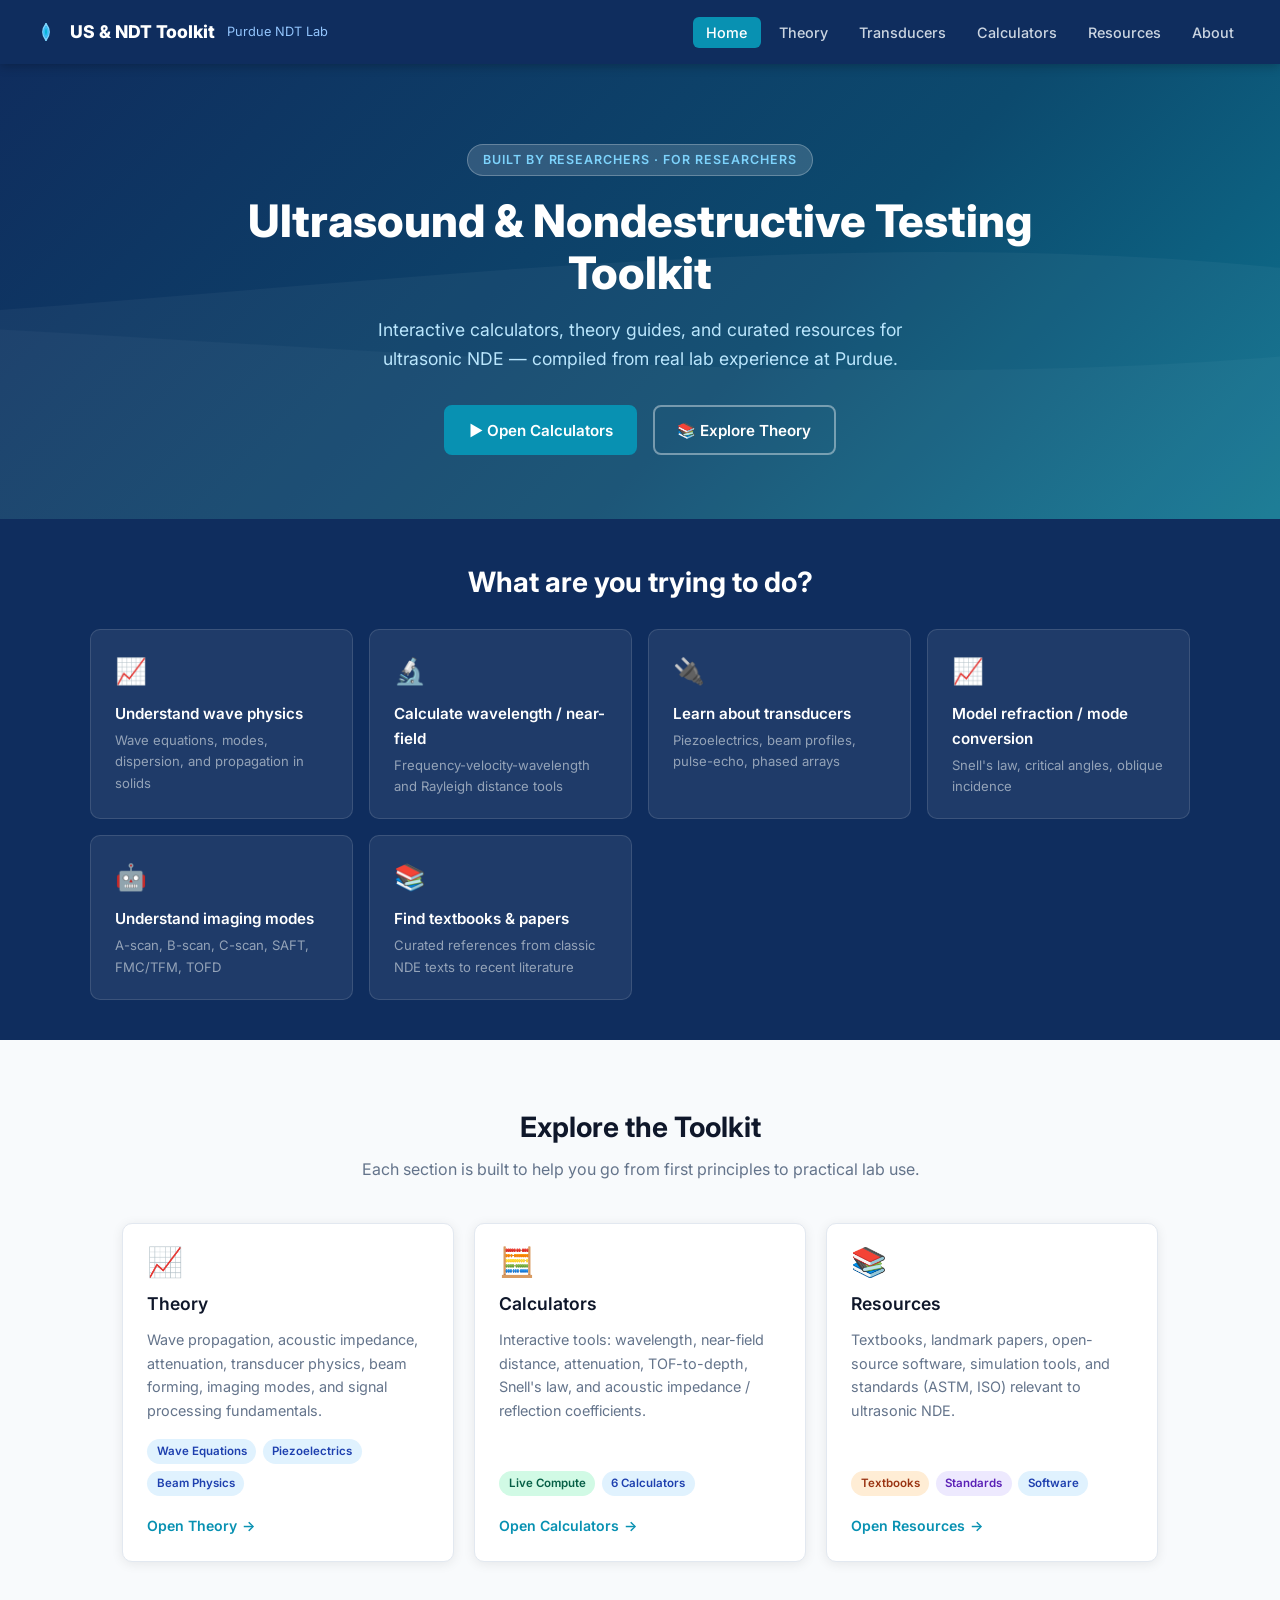
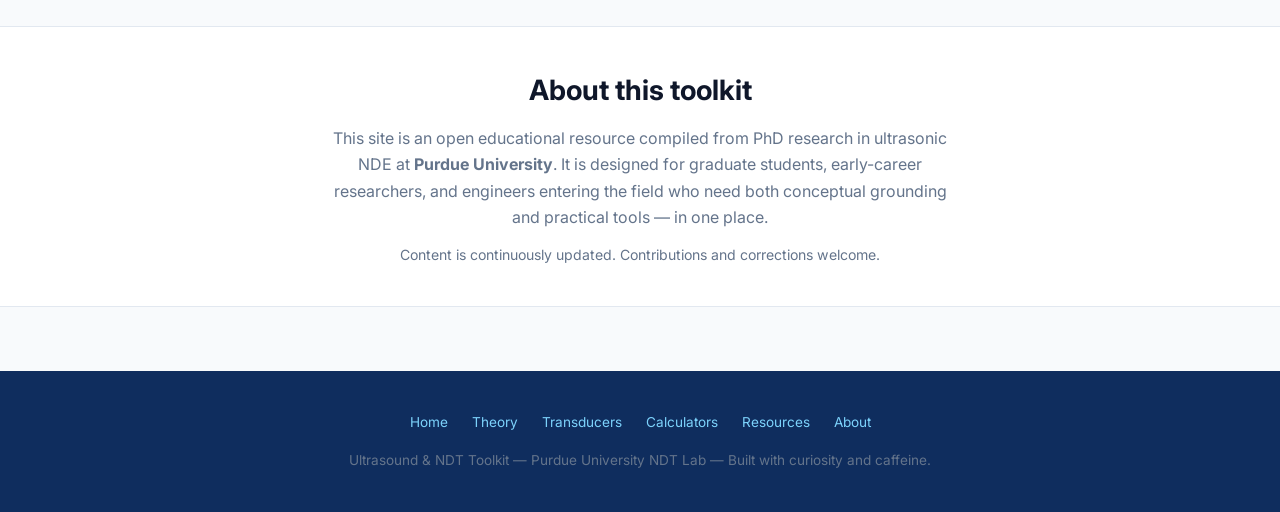
==== index.html @ 6b8128d0 "Redesign transducers page with visual SVGs; add About page Transducers page (full redesign): - Remov" ====
<!DOCTYPE html>
<html lang="en">
<head>
  <meta charset="UTF-8" />
  <meta name="viewport" content="width=device-width, initial-scale=1.0" />
  <title>Ultrasound &amp; NDT Toolkit</title>
  <link rel="preconnect" href="https://fonts.googleapis.com" />
  <link href="https://fonts.googleapis.com/css2?family=Inter:wght@400;500;600;700;800&display=swap" rel="stylesheet" />
  <link rel="stylesheet" href="assets/css/style.css" />
</head>
<body>

<!-- NAV -->
<nav class="nav">
  <a class="nav-brand" href="index.html">
    <svg viewBox="0 0 28 28" fill="none" xmlns="http://www.w3.org/2000/svg">
      <circle cx="14" cy="14" r="3" fill="#06b6d4"/>
      <path d="M14 6 Q20 14 14 22" stroke="#7dd3fc" stroke-width="1.8" fill="none" stroke-linecap="round"/>
      <path d="M14 9 Q18 14 14 19" stroke="#38bdf8" stroke-width="1.8" fill="none" stroke-linecap="round"/>
      <path d="M14 6 Q8 14 14 22" stroke="#7dd3fc" stroke-width="1.8" fill="none" stroke-linecap="round"/>
      <path d="M14 9 Q10 14 14 19" stroke="#38bdf8" stroke-width="1.8" fill="none" stroke-linecap="round"/>
    </svg>
    US &amp; NDT Toolkit
    <span class="sub">Purdue NDT Lab</span>
  </a>
  <ul class="nav-links">
    <li><a href="index.html" class="active">Home</a></li>
    <li><a href="theory.html">Theory</a></li>
    <li><a href="transducers.html">Transducers</a></li>
    <li><a href="calculators.html">Calculators</a></li>
    <li><a href="resources.html">Resources</a></li>
    <li><a href="about.html">About</a></li>
  </ul>
  <button class="nav-hamburger" aria-label="Menu">
    <svg width="22" height="22" viewBox="0 0 24 24" fill="none" stroke="currentColor" stroke-width="2.2">
      <line x1="3" y1="6" x2="21" y2="6"/><line x1="3" y1="12" x2="21" y2="12"/><line x1="3" y1="18" x2="21" y2="18"/>
    </svg>
  </button>
</nav>

<!-- HERO -->
<section class="hero">
  <div class="hero-inner">
    <div class="hero-tag">Built by researchers &middot; for researchers</div>
    <h1>Ultrasound &amp; Nondestructive Testing Toolkit</h1>
    <p class="lead">
      Interactive calculators, theory guides, and curated resources for
      ultrasonic NDE — compiled from real lab experience at Purdue.
    </p>
    <div class="hero-cta">
      <a href="calculators.html" class="btn btn-primary">&#9654; Open Calculators</a>
      <a href="theory.html"      class="btn btn-outline">&#128218; Explore Theory</a>
    </div>
  </div>
</section>

<!-- QUICK PATHWAYS -->
<section class="pathways">
  <h2>What are you trying to do?</h2>
  <div class="pathway-grid">
    <a href="theory.html#wave-propagation" class="pathway-card">
      <div class="pw-icon">&#128200;</div>
      <h3>Understand wave physics</h3>
      <p>Wave equations, modes, dispersion, and propagation in solids</p>
    </a>
    <a href="calculators.html#wavelength" class="pathway-card">
      <div class="pw-icon">&#128300;</div>
      <h3>Calculate wavelength / near-field</h3>
      <p>Frequency-velocity-wavelength and Rayleigh distance tools</p>
    </a>
    <a href="theory.html#transducers" class="pathway-card">
      <div class="pw-icon">&#128268;</div>
      <h3>Learn about transducers</h3>
      <p>Piezoelectrics, beam profiles, pulse-echo, phased arrays</p>
    </a>
    <a href="calculators.html#snell" class="pathway-card">
      <div class="pw-icon">&#128200;</div>
      <h3>Model refraction / mode conversion</h3>
      <p>Snell's law, critical angles, oblique incidence</p>
    </a>
    <a href="theory.html#imaging" class="pathway-card">
      <div class="pw-icon">&#129302;</div>
      <h3>Understand imaging modes</h3>
      <p>A-scan, B-scan, C-scan, SAFT, FMC/TFM, TOFD</p>
    </a>
    <a href="resources.html" class="pathway-card">
      <div class="pw-icon">&#128218;</div>
      <h3>Find textbooks &amp; papers</h3>
      <p>Curated references from classic NDE texts to recent literature</p>
    </a>
  </div>
</section>

<!-- MAIN SECTIONS -->
<section class="section">
  <div class="container">
    <div class="section-title">
      <h2>Explore the Toolkit</h2>
      <p>Each section is built to help you go from first principles to practical lab use.</p>
    </div>
    <div class="card-grid">

      <div class="card">
        <div class="card-icon">&#128200;</div>
        <h3>Theory</h3>
        <p>Wave propagation, acoustic impedance, attenuation, transducer physics, beam forming, imaging modes, and signal processing fundamentals.</p>
        <div class="card-tags">
          <span class="tag">Wave Equations</span>
          <span class="tag">Piezoelectrics</span>
          <span class="tag">Beam Physics</span>
        </div>
        <a href="theory.html" class="card-link">Open Theory</a>
      </div>

      <div class="card">
        <div class="card-icon">&#129518;</div>
        <h3>Calculators</h3>
        <p>Interactive tools: wavelength, near-field distance, attenuation, TOF-to-depth, Snell's law, and acoustic impedance / reflection coefficients.</p>
        <div class="card-tags">
          <span class="tag-green tag">Live Compute</span>
          <span class="tag">6 Calculators</span>
        </div>
        <a href="calculators.html" class="card-link">Open Calculators</a>
      </div>

      <div class="card">
        <div class="card-icon">&#128218;</div>
        <h3>Resources</h3>
        <p>Textbooks, landmark papers, open-source software, simulation tools, and standards (ASTM, ISO) relevant to ultrasonic NDE.</p>
        <div class="card-tags">
          <span class="tag-orange tag">Textbooks</span>
          <span class="tag-purple tag">Standards</span>
          <span class="tag">Software</span>
        </div>
        <a href="resources.html" class="card-link">Open Resources</a>
      </div>

    </div>
  </div>
</section>

<!-- ABOUT STRIP -->
<section style="background:#fff; border-top:1px solid var(--border); border-bottom:1px solid var(--border); padding:2.5rem 2rem;">
  <div class="container" style="max-width:700px; text-align:center;">
    <h2 style="margin-bottom:.75rem;">About this toolkit</h2>
    <p style="font-size:1rem;">
      This site is an open educational resource compiled from PhD research in
      ultrasonic NDE at <strong>Purdue University</strong>. It is designed for
      graduate students, early-career researchers, and engineers entering the
      field who need both conceptual grounding and practical tools — in one place.
    </p>
    <p style="font-size:.88rem; margin-top:.75rem;">
      Content is continuously updated. Contributions and corrections welcome.
    </p>
  </div>
</section>

<footer class="footer">
  <div class="footer-links">
    <a href="index.html">Home</a>
    <a href="theory.html">Theory</a>
    <a href="transducers.html">Transducers</a>
    <a href="calculators.html">Calculators</a>
    <a href="resources.html">Resources</a>
    <a href="about.html">About</a>
  </div>
  <p>Ultrasound &amp; NDT Toolkit &mdash; Purdue University NDT Lab &mdash;
     Built with curiosity and caffeine.</p>
</footer>

<script src="assets/js/main.js"></script>
</body>
</html>
---- assets/css/style.css ----
/* ============================================================
   Ultrasound & NDT Toolkit — Global Stylesheet
   ============================================================ */

/* --- Tokens --- */
:root {
  --brand-navy:   #0f2d5e;
  --brand-blue:   #1e40af;
  --brand-cyan:   #0891b2;
  --brand-teal:   #0d9488;
  --accent-light: #e0f2fe;
  --bg:           #f8fafc;
  --bg-card:      #ffffff;
  --text:         #0f172a;
  --text-muted:   #64748b;
  --border:       #e2e8f0;
  --radius:       10px;
  --shadow:       0 2px 12px rgba(0,0,0,.08);
  --shadow-hover: 0 8px 28px rgba(14,65,163,.15);
  --nav-h:        64px;
  --font:         'Inter', system-ui, -apple-system, sans-serif;
}

/* --- Reset --- */
*, *::before, *::after { box-sizing: border-box; margin: 0; padding: 0; }
html { scroll-behavior: smooth; }
body {
  font-family: var(--font);
  background: var(--bg);
  color: var(--text);
  line-height: 1.65;
  -webkit-font-smoothing: antialiased;
}
a { color: var(--brand-blue); text-decoration: none; }
a:hover { text-decoration: underline; }
img { max-width: 100%; display: block; }
ul { list-style: none; }

/* --- Typography --- */
h1 { font-size: clamp(1.9rem, 4vw, 2.8rem); font-weight: 800; line-height: 1.15; }
h2 { font-size: clamp(1.3rem, 2.5vw, 1.75rem); font-weight: 700; }
h3 { font-size: 1.1rem; font-weight: 600; }
p  { color: var(--text-muted); }

/* ============================================================
   NAVBAR
   ============================================================ */
.nav {
  position: sticky;
  top: 0;
  z-index: 100;
  height: var(--nav-h);
  background: var(--brand-navy);
  display: flex;
  align-items: center;
  padding: 0 2rem;
  gap: 2rem;
  box-shadow: 0 2px 10px rgba(0,0,0,.25);
}

.nav-brand {
  display: flex;
  align-items: center;
  gap: .6rem;
  color: #fff;
  font-weight: 800;
  font-size: 1.1rem;
  white-space: nowrap;
}
.nav-brand svg { width: 28px; height: 28px; flex-shrink: 0; }
.nav-brand span.sub { font-weight: 400; font-size: .8rem; color: #93c5fd; margin-left: .2rem; }

.nav-links {
  display: flex;
  gap: .25rem;
  margin-left: auto;
}
.nav-links a {
  color: #cbd5e1;
  padding: .45rem .85rem;
  border-radius: 6px;
  font-size: .9rem;
  font-weight: 500;
  transition: background .15s, color .15s;
}
.nav-links a:hover,
.nav-links a.active {
  background: rgba(255,255,255,.12);
  color: #fff;
  text-decoration: none;
}
.nav-links a.active { background: var(--brand-cyan); color: #fff; }

.nav-hamburger {
  display: none;
  background: none;
  border: none;
  cursor: pointer;
  margin-left: auto;
  color: #fff;
  padding: .4rem;
}

/* ============================================================
   HERO
   ============================================================ */
.hero {
  position: relative;
  background: linear-gradient(135deg, var(--brand-navy) 0%, #0c4a6e 60%, #0e7490 100%);
  color: #fff;
  padding: 5rem 2rem 4rem;
  overflow: hidden;
  text-align: center;
}
.hero::before {
  content: '';
  position: absolute;
  inset: 0;
  background: url("data:image/svg+xml,%3Csvg xmlns='http://www.w3.org/2000/svg' viewBox='0 0 1440 200'%3E%3Cpath fill='rgba(255,255,255,.04)' d='M0,100 C360,160 720,40 1080,100 C1260,130 1380,90 1440,80 L1440,200 L0,200Z'/%3E%3Cpath fill='rgba(255,255,255,.03)' d='M0,130 C300,70 720,170 1080,120 C1260,95 1380,140 1440,130 L1440,200 L0,200Z'/%3E%3C/svg%3E") bottom/cover no-repeat;
}
.hero-inner { position: relative; max-width: 800px; margin: 0 auto; }
.hero-tag {
  display: inline-block;
  background: rgba(255,255,255,.15);
  border: 1px solid rgba(255,255,255,.25);
  color: #7dd3fc;
  font-size: .78rem;
  font-weight: 600;
  letter-spacing: .08em;
  text-transform: uppercase;
  padding: .3rem .9rem;
  border-radius: 999px;
  margin-bottom: 1.25rem;
}
.hero h1 { color: #fff; margin-bottom: 1rem; }
.hero p.lead {
  font-size: 1.1rem;
  color: #bae6fd;
  max-width: 600px;
  margin: 0 auto 2rem;
}
.hero-cta {
  display: flex;
  gap: 1rem;
  justify-content: center;
  flex-wrap: wrap;
}

/* ============================================================
   BUTTONS
   ============================================================ */
.btn {
  display: inline-flex;
  align-items: center;
  gap: .5rem;
  padding: .65rem 1.4rem;
  border-radius: 8px;
  font-size: .95rem;
  font-weight: 600;
  cursor: pointer;
  transition: all .18s;
  border: 2px solid transparent;
  text-decoration: none !important;
}
.btn-primary {
  background: var(--brand-cyan);
  color: #fff;
  border-color: var(--brand-cyan);
}
.btn-primary:hover { background: #0e7490; border-color: #0e7490; }
.btn-outline {
  background: transparent;
  color: #fff;
  border-color: rgba(255,255,255,.4);
}
.btn-outline:hover { background: rgba(255,255,255,.1); border-color: #fff; }
.btn-sm { padding: .45rem 1rem; font-size: .85rem; }

/* ============================================================
   LAYOUT CONTAINERS
   ============================================================ */
.container { max-width: 1100px; margin: 0 auto; padding: 0 2rem; }
.section { padding: 4rem 0; }
.section-title {
  text-align: center;
  margin-bottom: 2.5rem;
}
.section-title h2 { margin-bottom: .4rem; }
.section-title p { max-width: 560px; margin: 0 auto; }

/* ============================================================
   CARDS
   ============================================================ */
.card-grid {
  display: grid;
  grid-template-columns: repeat(auto-fill, minmax(270px, 1fr));
  gap: 1.25rem;
}
.card-grid-2 { grid-template-columns: repeat(auto-fill, minmax(320px, 1fr)); }

.card {
  background: var(--bg-card);
  border: 1px solid var(--border);
  border-radius: var(--radius);
  padding: 1.5rem;
  box-shadow: var(--shadow);
  transition: transform .18s, box-shadow .18s;
  display: flex;
  flex-direction: column;
  gap: .6rem;
}
.card:hover {
  transform: translateY(-3px);
  box-shadow: var(--shadow-hover);
}
.card-icon {
  font-size: 1.8rem;
  line-height: 1;
  margin-bottom: .2rem;
}
.card h3 { color: var(--text); }
.card p { font-size: .9rem; flex: 1; }
.card-tags { display: flex; flex-wrap: wrap; gap: .4rem; margin-top: .4rem; }
.tag {
  background: var(--accent-light);
  color: var(--brand-blue);
  font-size: .72rem;
  font-weight: 600;
  padding: .2rem .6rem;
  border-radius: 999px;
}
.tag-green { background: #d1fae5; color: #065f46; }
.tag-orange { background: #ffedd5; color: #9a3412; }
.tag-purple { background: #ede9fe; color: #5b21b6; }

.card-link {
  display: inline-flex;
  align-items: center;
  gap: .3rem;
  color: var(--brand-cyan);
  font-size: .88rem;
  font-weight: 600;
  margin-top: .5rem;
  text-decoration: none !important;
}
.card-link:hover { color: var(--brand-blue); }
.card-link::after { content: '→'; }

/* ============================================================
   PATHWAY STRIP (homepage quick-access)
   ============================================================ */
.pathways {
  background: var(--brand-navy);
  color: #fff;
  padding: 2.5rem 2rem;
}
.pathways h2 { color: #fff; text-align: center; margin-bottom: 1.5rem; }
.pathway-grid {
  display: grid;
  grid-template-columns: repeat(auto-fit, minmax(220px, 1fr));
  gap: 1rem;
  max-width: 1100px;
  margin: 0 auto;
}
.pathway-card {
  background: rgba(255,255,255,.07);
  border: 1px solid rgba(255,255,255,.12);
  border-radius: var(--radius);
  padding: 1.25rem 1.5rem;
  cursor: pointer;
  transition: background .15s;
  text-decoration: none !important;
  display: block;
}
.pathway-card:hover { background: rgba(255,255,255,.14); }
.pathway-card .pw-icon { font-size: 1.6rem; margin-bottom: .5rem; }
.pathway-card h3 { color: #fff; font-size: .95rem; margin-bottom: .25rem; }
.pathway-card p  { color: #94a3b8; font-size: .82rem; }

/* ============================================================
   CALCULATOR COMPONENTS
   ============================================================ */
.calc-box {
  background: var(--bg-card);
  border: 1px solid var(--border);
  border-radius: var(--radius);
  padding: 2rem;
  box-shadow: var(--shadow);
}
.calc-box h3 { margin-bottom: 1.25rem; color: var(--brand-navy); }
.form-group { margin-bottom: 1rem; }
.form-group label {
  display: block;
  font-size: .85rem;
  font-weight: 600;
  color: var(--text);
  margin-bottom: .35rem;
}
.form-group input,
.form-group select {
  width: 100%;
  padding: .55rem .85rem;
  border: 1.5px solid var(--border);
  border-radius: 6px;
  font-size: .95rem;
  color: var(--text);
  background: #fff;
  transition: border-color .15s;
}
.form-group input:focus,
.form-group select:focus {
  outline: none;
  border-color: var(--brand-cyan);
  box-shadow: 0 0 0 3px rgba(8,145,178,.12);
}
.form-row { display: grid; grid-template-columns: 1fr 1fr; gap: 1rem; }
.calc-result {
  margin-top: 1.25rem;
  padding: 1rem 1.25rem;
  background: var(--accent-light);
  border-radius: 8px;
  border-left: 4px solid var(--brand-cyan);
}
.calc-result .result-label { font-size: .78rem; font-weight: 600; color: var(--brand-cyan); text-transform: uppercase; letter-spacing: .06em; }
.calc-result .result-value { font-size: 1.5rem; font-weight: 800; color: var(--brand-navy); }
.calc-result .result-unit  { font-size: .9rem; font-weight: 500; color: var(--text-muted); margin-left: .3rem; }
.calc-formula {
  margin-top: 1rem;
  padding: .75rem 1rem;
  background: #f1f5f9;
  border-radius: 6px;
  font-family: 'Courier New', monospace;
  font-size: .88rem;
  color: var(--text-muted);
}
.calc-desc {
  font-size: .82rem;
  color: var(--text-muted);
  margin-top: .5rem;
}

/* ============================================================
   THEORY PAGE
   ============================================================ */
.topic-sidebar {
  position: sticky;
  top: calc(var(--nav-h) + 1rem);
  background: var(--bg-card);
  border: 1px solid var(--border);
  border-radius: var(--radius);
  padding: 1.25rem;
  max-height: calc(100vh - var(--nav-h) - 2rem);
  overflow-y: auto;
}
.topic-sidebar h4 { font-size: .8rem; text-transform: uppercase; letter-spacing: .08em; color: var(--text-muted); margin-bottom: .75rem; }
.topic-sidebar a {
  display: block;
  padding: .4rem .6rem;
  color: var(--text-muted);
  font-size: .88rem;
  border-radius: 5px;
  transition: background .12s, color .12s;
}
.topic-sidebar a:hover, .topic-sidebar a.active {
  background: var(--accent-light);
  color: var(--brand-blue);
  text-decoration: none;
}
.two-col-layout {
  display: grid;
  grid-template-columns: 220px 1fr;
  gap: 2rem;
  align-items: start;
}
.theory-section { margin-bottom: 3rem; }
.theory-section h2 { border-bottom: 2px solid var(--border); padding-bottom: .5rem; margin-bottom: 1rem; }
.theory-section h3 { margin: 1.25rem 0 .5rem; color: var(--brand-navy); }
.theory-section p, .theory-section li { color: var(--text-muted); font-size: .95rem; }
.theory-section ul { margin-left: 1.25rem; list-style: disc; }
.theory-section ul li { margin-bottom: .3rem; }
.eq-box {
  background: #f8fafc;
  border: 1px solid var(--border);
  border-left: 3px solid var(--brand-cyan);
  border-radius: 8px;
  padding: .9rem 1.5rem;
  margin: .75rem 0;
  overflow-x: auto;
  text-align: center;
}
.eq-box .katex-display { margin: 0; }
.eq-box .katex { font-size: 1.05rem; }
.callout {
  background: #eff6ff;
  border-left: 4px solid var(--brand-blue);
  border-radius: 0 8px 8px 0;
  padding: .9rem 1.25rem;
  margin: 1rem 0;
  font-size: .9rem;
  color: var(--text-muted);
}
.callout strong { color: var(--brand-blue); }

/* ============================================================
   RESOURCES PAGE
   ============================================================ */
.resource-item {
  display: flex;
  gap: 1rem;
  align-items: flex-start;
  padding: 1rem 1.25rem;
  background: var(--bg-card);
  border: 1px solid var(--border);
  border-radius: var(--radius);
  box-shadow: var(--shadow);
  transition: transform .15s, box-shadow .15s;
}
.resource-item:hover { transform: translateY(-2px); box-shadow: var(--shadow-hover); }
.resource-icon {
  font-size: 1.6rem;
  flex-shrink: 0;
  margin-top: .1rem;
}
.resource-body h4 { font-size: 1rem; color: var(--text); margin-bottom: .2rem; }
.resource-body p  { font-size: .85rem; margin: 0; }
.resource-list { display: flex; flex-direction: column; gap: .85rem; }

/* ============================================================
   FOOTER
   ============================================================ */
.footer {
  background: var(--brand-navy);
  color: #94a3b8;
  padding: 2.5rem 2rem;
  margin-top: 4rem;
  text-align: center;
  font-size: .85rem;
}
.footer a { color: #7dd3fc; }
.footer .footer-links {
  display: flex;
  justify-content: center;
  gap: 1.5rem;
  flex-wrap: wrap;
  margin-bottom: 1rem;
}

/* ============================================================
   PAGE HEADER (inner pages)
   ============================================================ */
.page-header {
  background: linear-gradient(135deg, var(--brand-navy) 0%, #0c4a6e 100%);
  color: #fff;
  padding: 3rem 2rem 2.5rem;
  text-align: center;
}
.page-header h1 { color: #fff; font-size: clamp(1.6rem, 3vw, 2.2rem); }
.page-header p  { color: #bae6fd; font-size: 1rem; margin-top: .5rem; }

/* ============================================================
   SEARCH BAR
   ============================================================ */
.search-bar {
  position: relative;
  max-width: 440px;
  margin: 1.5rem auto 0;
}
.search-bar input {
  width: 100%;
  padding: .65rem 1rem .65rem 2.7rem;
  border-radius: 8px;
  border: none;
  font-size: .95rem;
  background: rgba(255,255,255,.95);
  color: var(--text);
}
.search-bar input:focus { outline: 2px solid var(--brand-cyan); }
.search-bar svg {
  position: absolute;
  left: .85rem;
  top: 50%;
  transform: translateY(-50%);
  color: var(--text-muted);
  width: 16px;
  height: 16px;
}

/* ============================================================
   RESPONSIVE
   ============================================================ */
@media (max-width: 768px) {
  .nav-links { display: none; }
  .nav-links.open {
    display: flex;
    flex-direction: column;
    position: absolute;
    top: var(--nav-h);
    left: 0;
    right: 0;
    background: var(--brand-navy);
    padding: 1rem;
    gap: .25rem;
    border-top: 1px solid rgba(255,255,255,.1);
  }
  .nav-hamburger { display: flex; }
  .two-col-layout { grid-template-columns: 1fr; }
  .topic-sidebar { position: static; max-height: none; }
  .form-row { grid-template-columns: 1fr; }
}
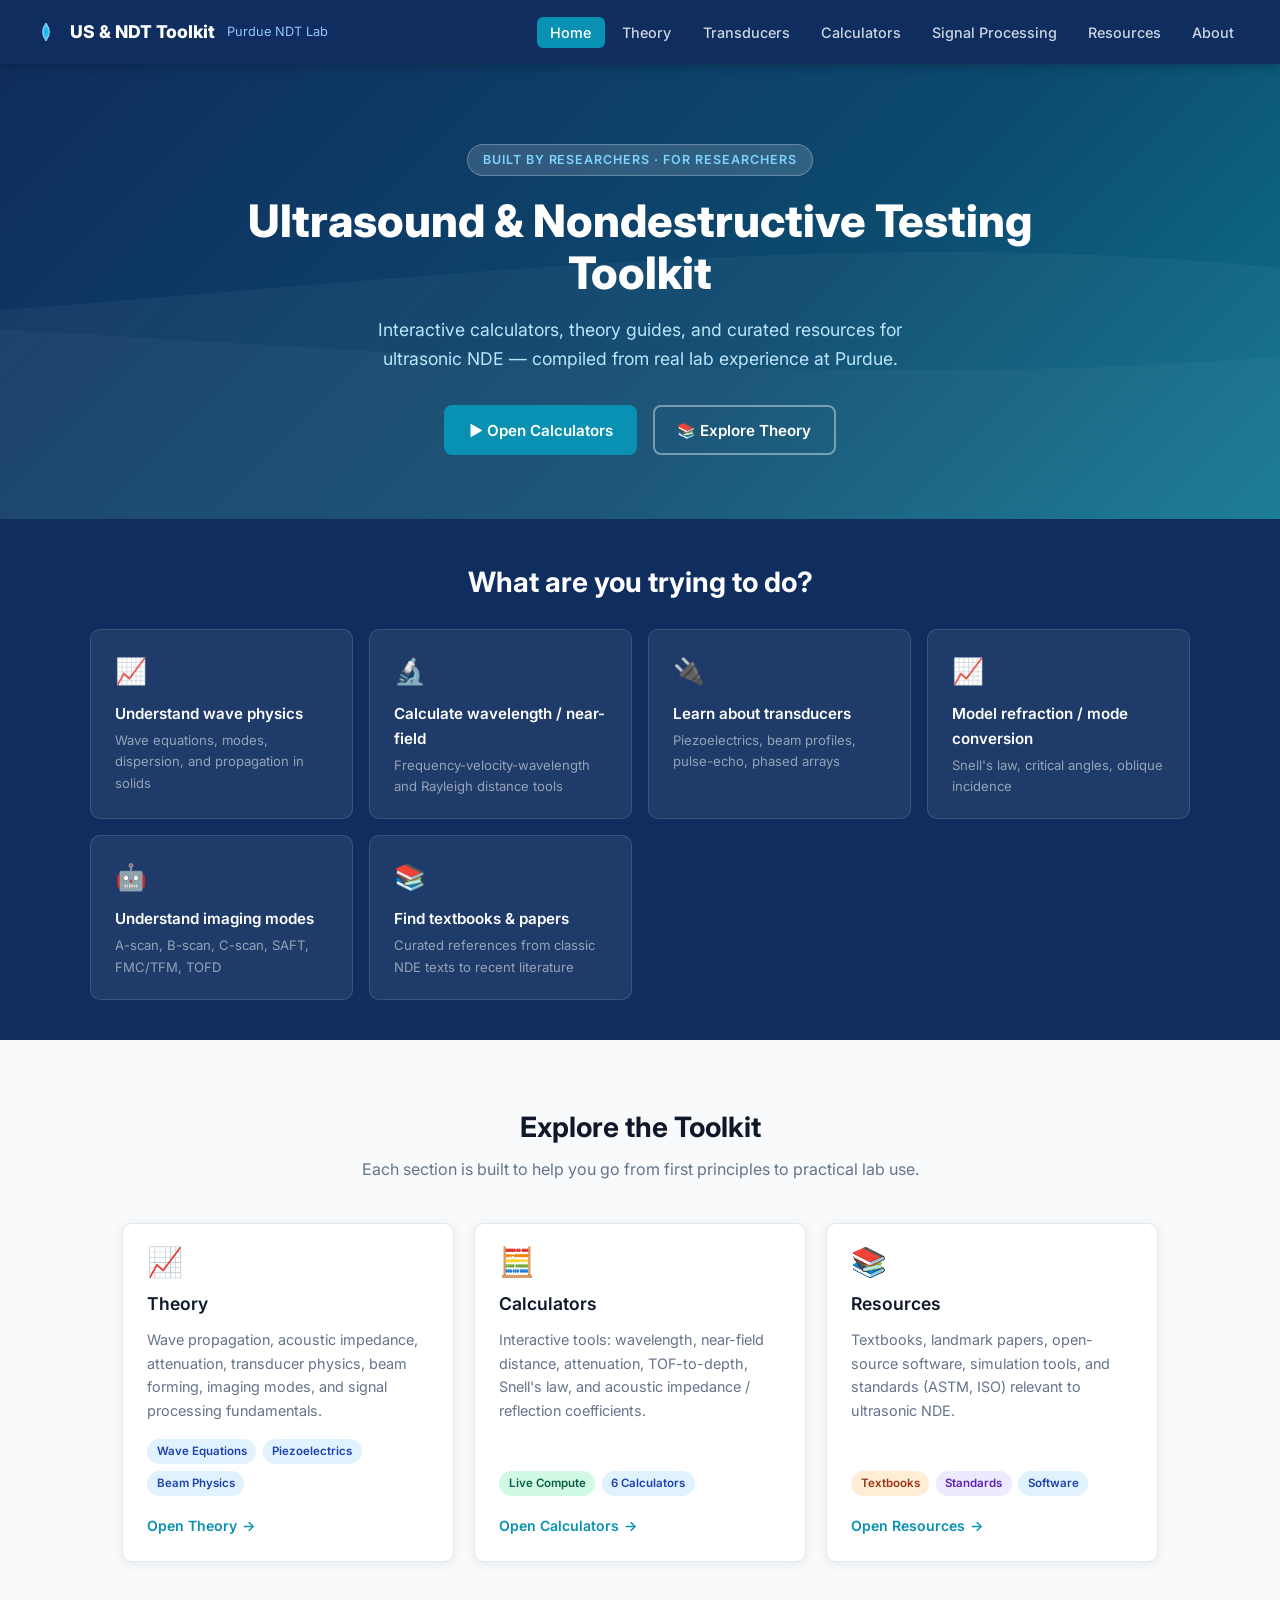
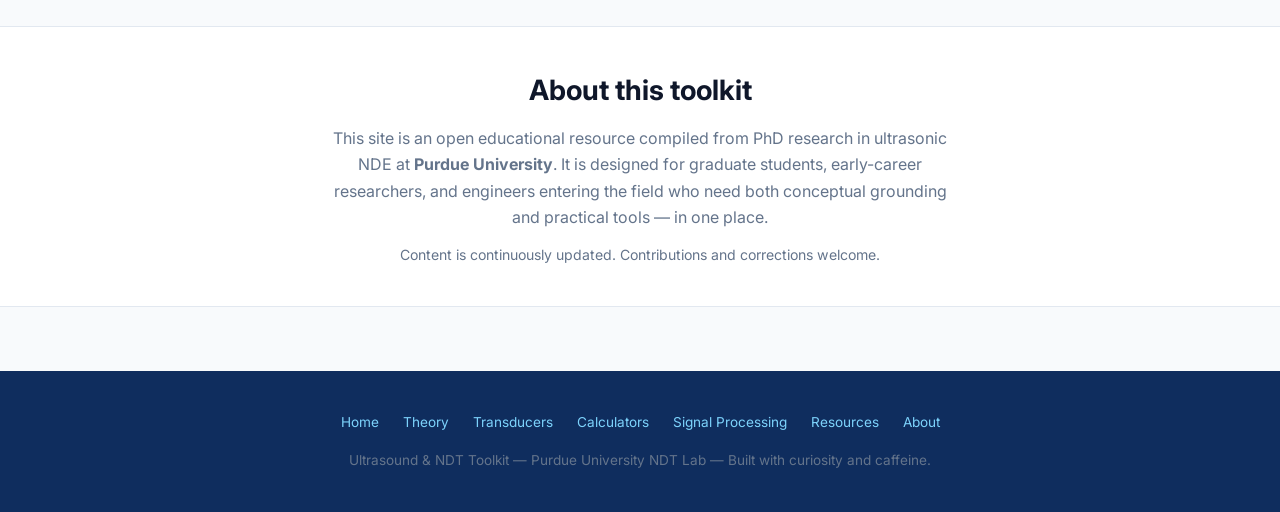
==== commit c442dbbd: "Add Signal Processing page with cross-correlation and wavelet transform visualizations Co-Authored-B" ====
--- a/index.html
+++ b/index.html
@@ -28,6 +28,7 @@
     <li><a href="theory.html">Theory</a></li>
     <li><a href="transducers.html">Transducers</a></li>
     <li><a href="calculators.html">Calculators</a></li>
+    <li><a href="signal-processing.html">Signal Processing</a></li>
     <li><a href="resources.html">Resources</a></li>
     <li><a href="about.html">About</a></li>
   </ul>
@@ -161,6 +162,7 @@
     <a href="theory.html">Theory</a>
     <a href="transducers.html">Transducers</a>
     <a href="calculators.html">Calculators</a>
+    <a href="signal-processing.html">Signal Processing</a>
     <a href="resources.html">Resources</a>
     <a href="about.html">About</a>
   </div>
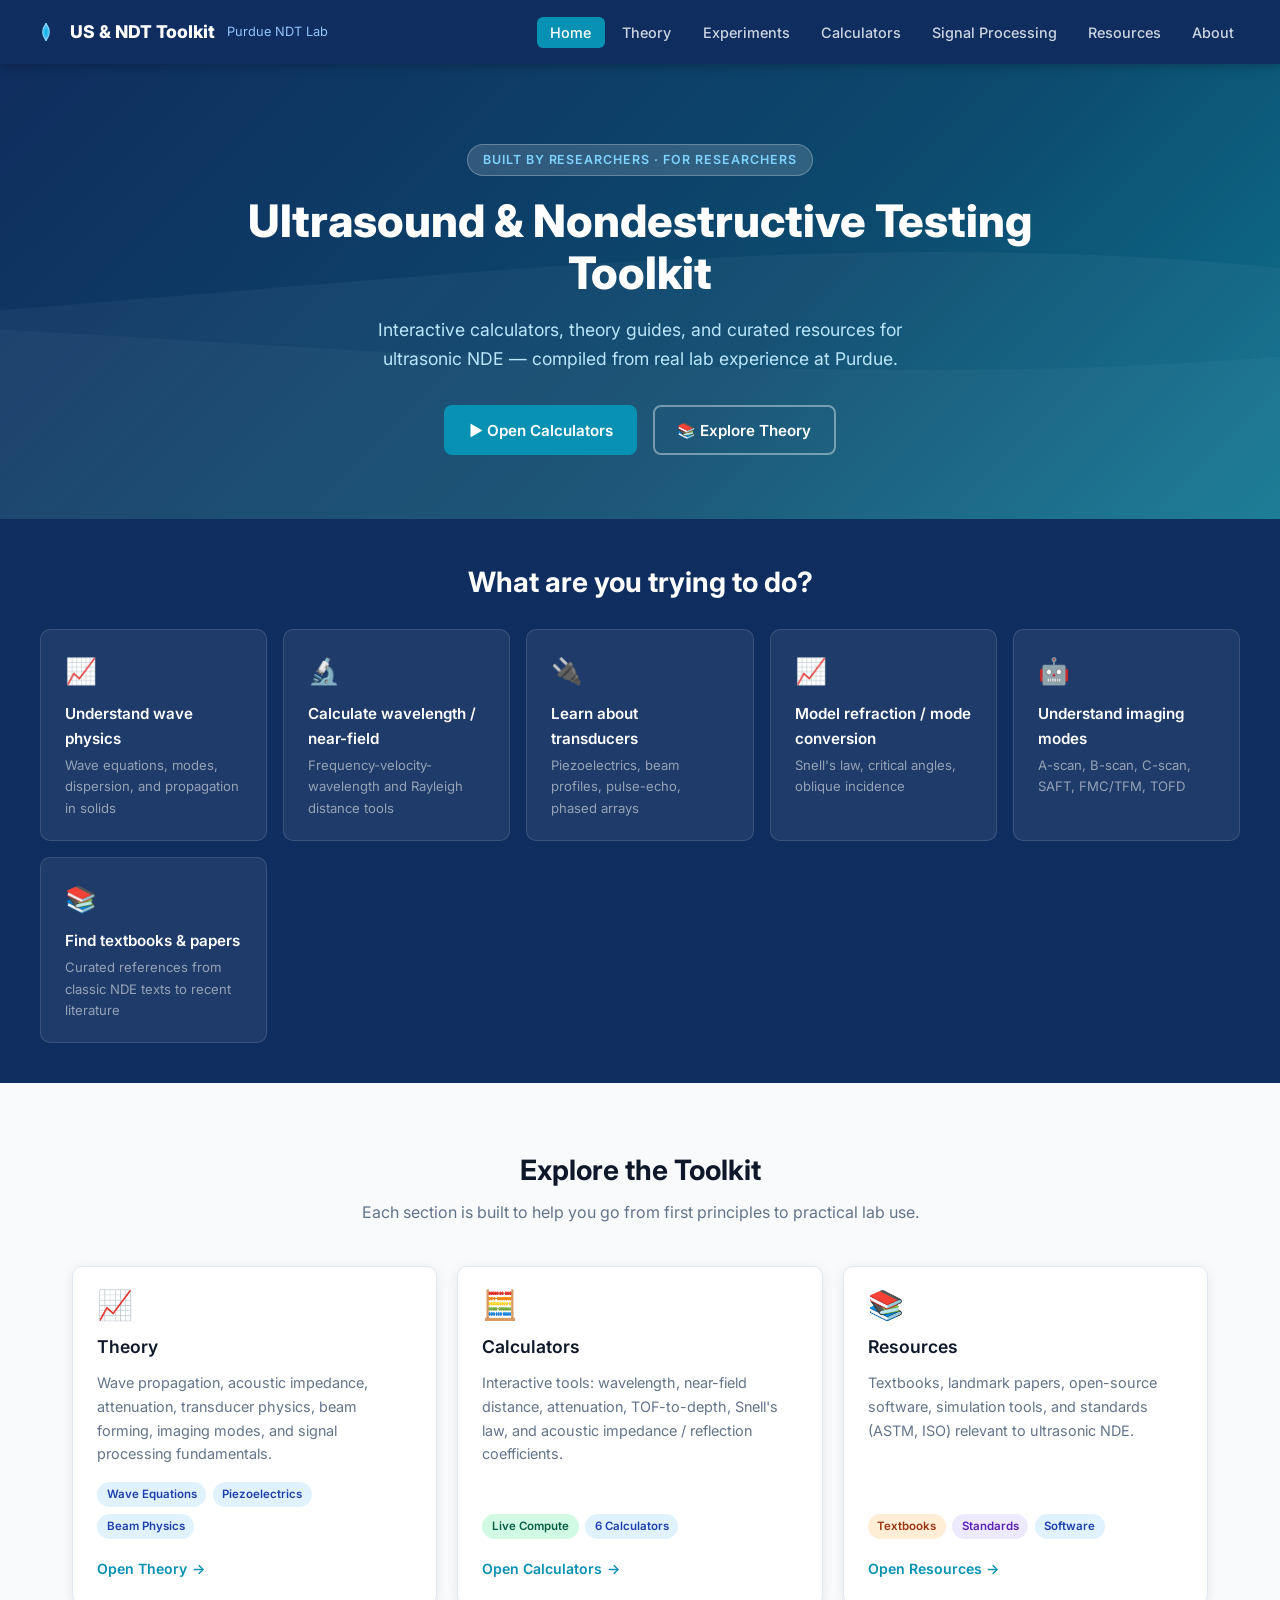
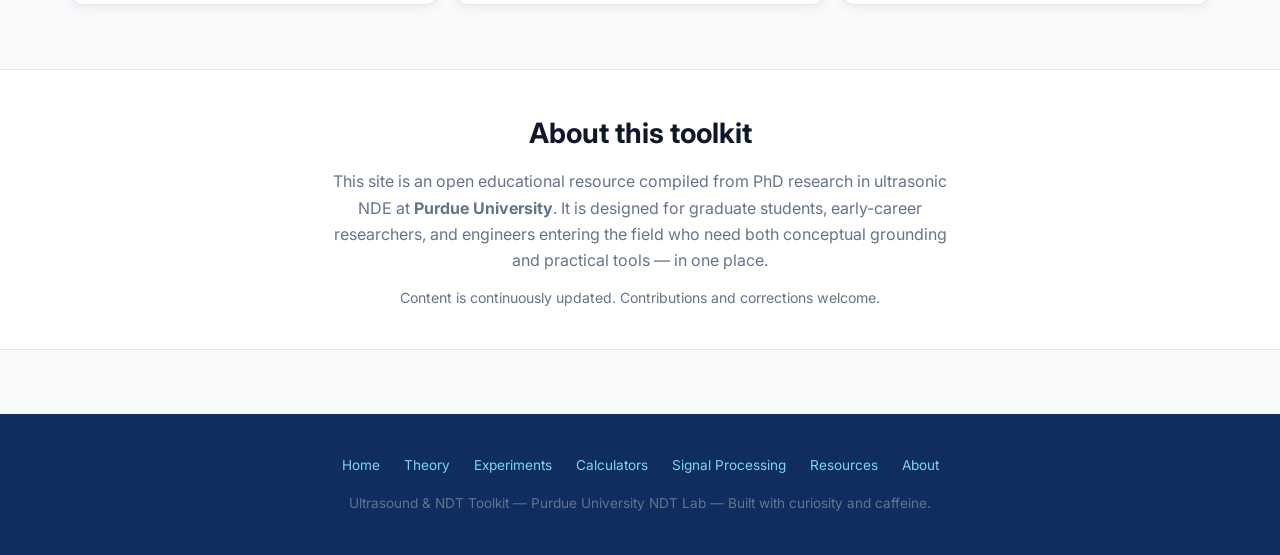
==== commit bb2c6102: "ghh" ====
--- a/index.html
+++ b/index.html
@@ -26,7 +26,7 @@
   <ul class="nav-links">
     <li><a href="index.html" class="active">Home</a></li>
     <li><a href="theory.html">Theory</a></li>
-    <li><a href="transducers.html">Transducers</a></li>
+    <li><a href="transducers.html">Experiments</a></li>
     <li><a href="calculators.html">Calculators</a></li>
     <li><a href="signal-processing.html">Signal Processing</a></li>
     <li><a href="resources.html">Resources</a></li>
@@ -160,7 +160,7 @@
   <div class="footer-links">
     <a href="index.html">Home</a>
     <a href="theory.html">Theory</a>
-    <a href="transducers.html">Transducers</a>
+    <a href="transducers.html">Experiments</a>
     <a href="calculators.html">Calculators</a>
     <a href="signal-processing.html">Signal Processing</a>
     <a href="resources.html">Resources</a>
--- a/assets/css/style.css
+++ b/assets/css/style.css
@@ -179,7 +179,7 @@
 /* ============================================================
    LAYOUT CONTAINERS
    ============================================================ */
-.container { max-width: 1100px; margin: 0 auto; padding: 0 2rem; }
+.container { max-width: 1200px; margin: 0 auto; padding: 0 2rem; }
 .section { padding: 4rem 0; }
 .section-title {
   text-align: center;
@@ -259,7 +259,7 @@
   display: grid;
   grid-template-columns: repeat(auto-fit, minmax(220px, 1fr));
   gap: 1rem;
-  max-width: 1100px;
+  max-width: 1200px;
   margin: 0 auto;
 }
 .pathway-card {
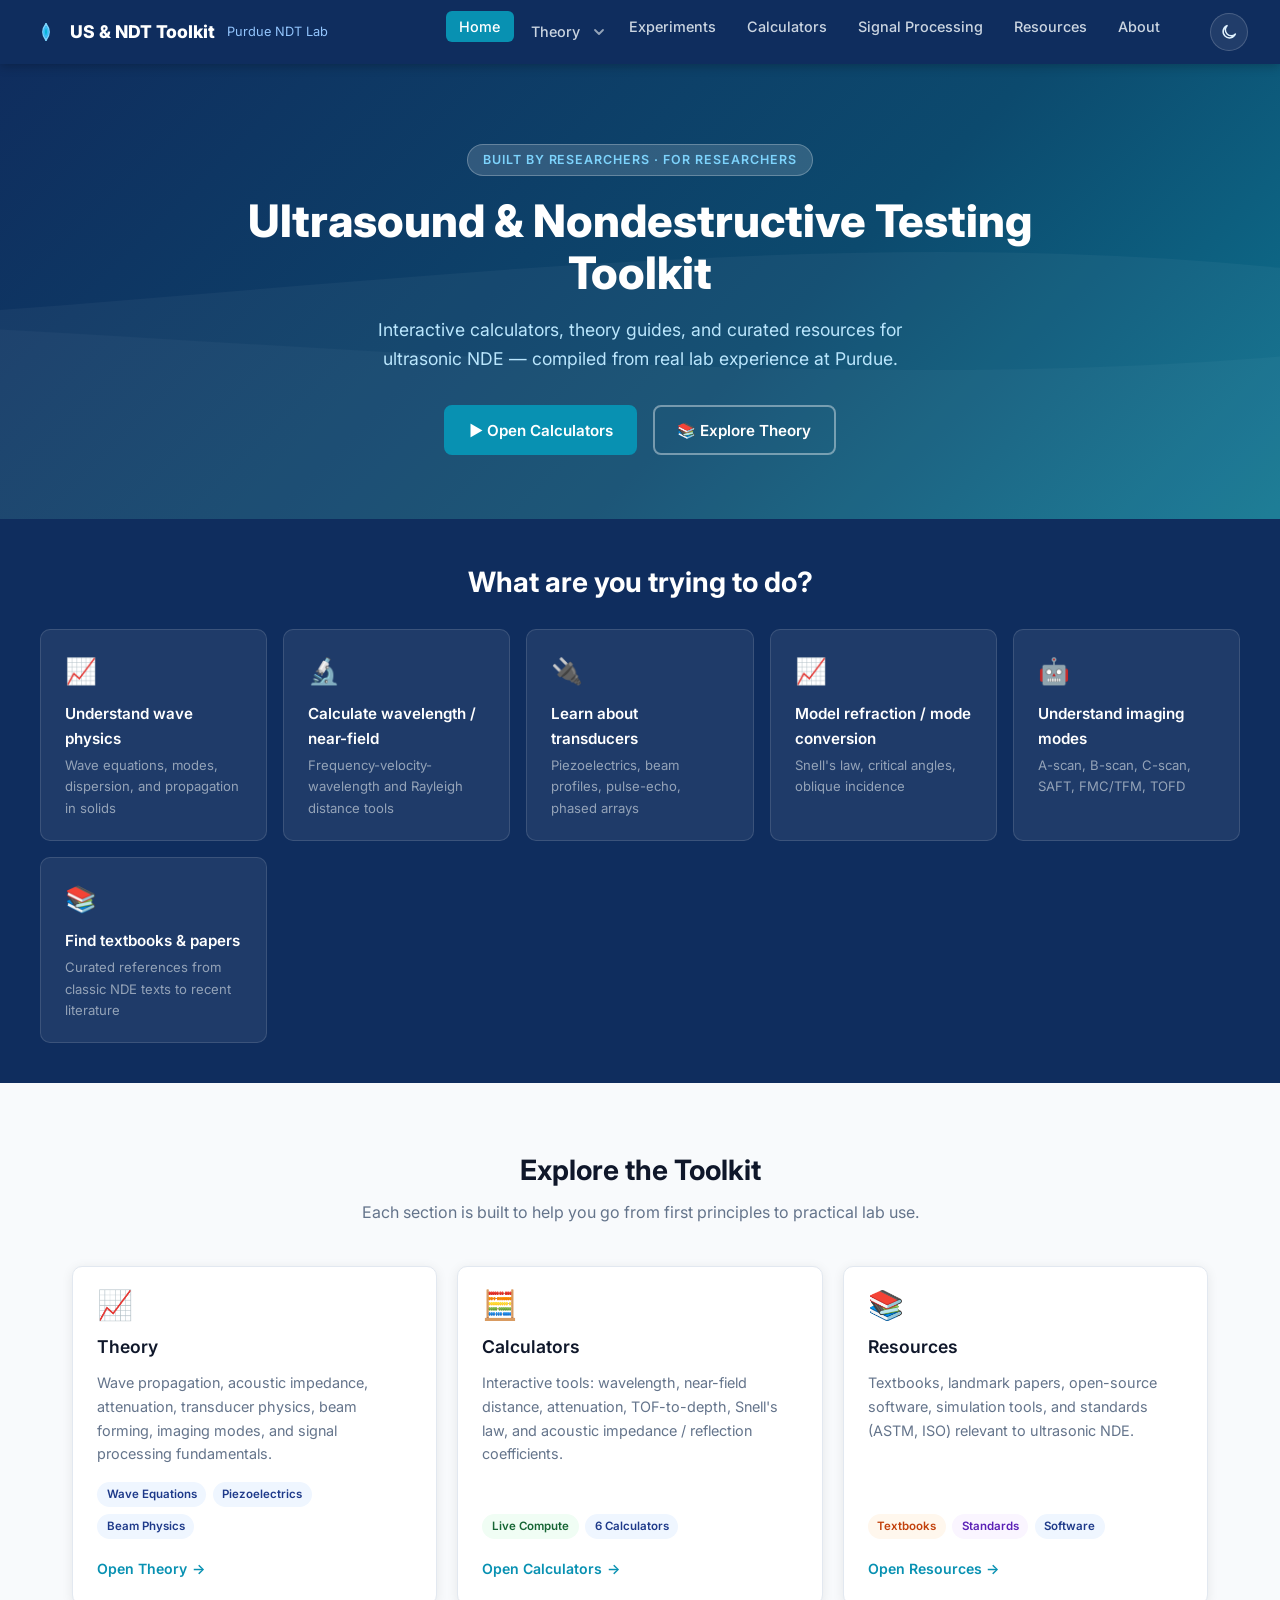
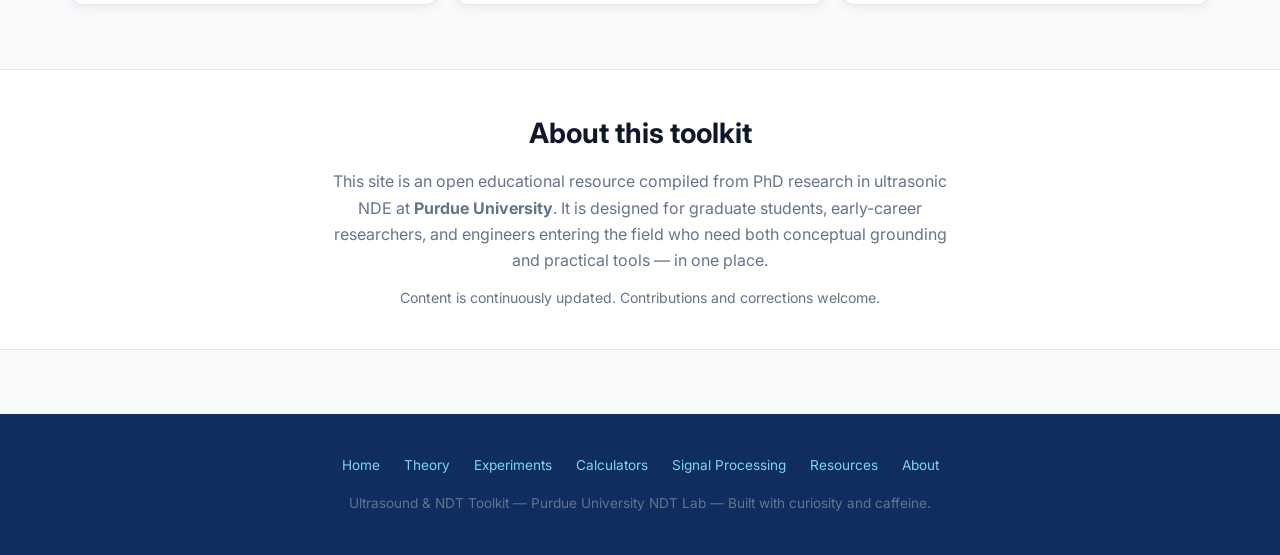
==== commit 78fb4fc1: "Add light/dark theme system with refined palette and 2026-style UI polish Introduces a persisted the" ====
--- a/index.html
+++ b/index.html
@@ -3,6 +3,8 @@
 <head>
   <meta charset="UTF-8" />
   <meta name="viewport" content="width=device-width, initial-scale=1.0" />
+  <meta name="theme-color" content="#0f2d5e" />
+  <script>(function(){try{var t=localStorage.getItem('theme');if(!t){t=window.matchMedia('(prefers-color-scheme: dark)').matches?'dark':'light';}document.documentElement.setAttribute('data-theme',t);}catch(e){}})();</script>
   <title>Ultrasound &amp; NDT Toolkit</title>
   <link rel="preconnect" href="https://fonts.googleapis.com" />
   <link href="https://fonts.googleapis.com/css2?family=Inter:wght@400;500;600;700;800&display=swap" rel="stylesheet" />
@@ -141,7 +143,7 @@
 </section>
 
 <!-- ABOUT STRIP -->
-<section style="background:#fff; border-top:1px solid var(--border); border-bottom:1px solid var(--border); padding:2.5rem 2rem;">
+<section style="background:var(--bg-card); border-top:1px solid var(--border); border-bottom:1px solid var(--border); padding:2.5rem 2rem;">
   <div class="container" style="max-width:700px; text-align:center;">
     <h2 style="margin-bottom:.75rem;">About this toolkit</h2>
     <p style="font-size:1rem;">
--- a/assets/css/style.css
+++ b/assets/css/style.css
@@ -4,6 +4,7 @@
 
 /* --- Tokens --- */
 :root {
+  color-scheme: light;
   --brand-navy:   #0f2d5e;
   --brand-blue:   #1e40af;
   --brand-cyan:   #0891b2;
@@ -13,23 +14,101 @@
   --bg-card:      #ffffff;
   --text:         #0f172a;
   --text-muted:   #64748b;
+  --text-soft:    #475569;
   --border:       #e2e8f0;
   --radius:       10px;
+  --radius-lg:    16px;
   --shadow:       0 2px 12px rgba(0,0,0,.08);
   --shadow-hover: 0 8px 28px rgba(14,65,163,.15);
   --nav-h:        64px;
   --font:         'Inter', system-ui, -apple-system, sans-serif;
+  --font-mono:    'JetBrains Mono', 'Fira Code', 'Courier New', monospace;
+
+  /* Surfaces that intentionally stay light in both themes — canvases, SVG
+     diagrams, and KaTeX equations draw fixed-color content that assumes a
+     paper-white backing, so their containers don't invert. */
+  --surface-canvas: #ffffff;
+  --surface-screen:  #edf6ff;
+  --surface-canvas-text: #0f172a;
+
+  /* Pastel semantic callouts (insight boxes, concept chips, highlight cards) */
+  --pastel-blue-bg:     #eff6ff;
+  --pastel-blue-border: #bfdbfe;
+  --pastel-blue-text:   #1e3a8a;
+  --pastel-green-bg:     #f0fdf4;
+  --pastel-green-border: #bbf7d0;
+  --pastel-green-text:   #166534;
+  --pastel-purple-bg:     #faf5ff;
+  --pastel-purple-border: #ddd6fe;
+  --pastel-purple-text:   #5b21b6;
+  --pastel-orange-bg:     #fff7ed;
+  --pastel-orange-border: #fed7aa;
+  --pastel-orange-text:   #c2410c;
+
+  /* Navy used as heading/result-value text on a light card — needs to lift
+     to a lighter blue on dark cards so it doesn't go dark-on-dark. */
+  --heading-accent: var(--brand-navy);
+
+  --transition-theme: background-color .25s ease, border-color .25s ease, color .25s ease, box-shadow .25s ease;
+}
+
+:root[data-theme="dark"] {
+  color-scheme: dark;
+  --bg:           #0a1120;
+  --bg-card:      #131d31;
+  --text:         #e7edf6;
+  --text-muted:   #94a3b8;
+  --text-soft:    #b6c2d4;
+  --border:       #223049;
+  --accent-light: rgba(34,211,238,.14);
+  --shadow:       0 2px 16px rgba(0,0,0,.45);
+  --shadow-hover: 0 10px 34px rgba(34,211,238,.16);
+
+  /* Diagrams/canvases/KaTeX stay legible paper surfaces even in dark mode */
+  --surface-canvas: #eef2f7;
+  --surface-screen:  #dbe8f7;
+  --surface-canvas-text: #0f172a;
+
+  --pastel-blue-bg:     rgba(59,130,246,.16);
+  --pastel-blue-border: rgba(96,165,250,.35);
+  --pastel-blue-text:   #93c5fd;
+  --pastel-green-bg:     rgba(34,197,94,.16);
+  --pastel-green-border: rgba(74,222,128,.35);
+  --pastel-green-text:   #86efac;
+  --pastel-purple-bg:     rgba(167,139,250,.18);
+  --pastel-purple-border: rgba(196,181,253,.35);
+  --pastel-purple-text:   #c4b5fd;
+  --pastel-orange-bg:     rgba(251,146,60,.18);
+  --pastel-orange-border: rgba(253,186,116,.35);
+  --pastel-orange-text:   #fdba74;
+
+  --heading-accent: #7dd3fc;
 }
 
 /* --- Reset --- */
 *, *::before, *::after { box-sizing: border-box; margin: 0; padding: 0; }
 html { scroll-behavior: smooth; }
+
+@media (prefers-reduced-motion: reduce) {
+  html { scroll-behavior: auto; }
+  *, *::before, *::after { animation-duration: .001ms !important; animation-iteration-count: 1 !important; transition-duration: .001ms !important; }
+}
+
 body {
   font-family: var(--font);
   background: var(--bg);
   color: var(--text);
   line-height: 1.65;
   -webkit-font-smoothing: antialiased;
+  transition: var(--transition-theme);
+}
+
+::selection { background: var(--brand-cyan); color: #fff; }
+
+:focus-visible {
+  outline: 2.5px solid var(--brand-cyan);
+  outline-offset: 2px;
+  border-radius: 4px;
 }
 a { color: var(--brand-blue); text-decoration: none; }
 a:hover { text-decoration: underline; }
@@ -56,7 +135,9 @@
   padding: 0 2rem;
   gap: 2rem;
   box-shadow: 0 2px 10px rgba(0,0,0,.25);
-}
+  transition: box-shadow .2s ease;
+}
+.nav.scrolled { box-shadow: 0 4px 20px rgba(0,0,0,.35); }
 
 .nav-brand {
   display: flex;
@@ -90,6 +171,111 @@
   text-decoration: none;
 }
 .nav-links a.active { background: var(--brand-cyan); color: #fff; }
+
+/* Theory mega-menu — built once in main.js and shared by every page */
+.theory-menu { position: relative; display: flex; align-items: center; }
+.theory-menu > a { padding-right: .35rem; }
+.theory-menu-toggle {
+  display: inline-flex;
+  align-items: center;
+  justify-content: center;
+  width: 25px;
+  height: 32px;
+  padding: 0;
+  border: 0;
+  background: transparent;
+  color: #94a3b8;
+  cursor: pointer;
+  transition: color .15s, transform .15s;
+}
+.theory-menu:hover .theory-menu-toggle,
+.theory-menu:focus-within .theory-menu-toggle { color: #fff; }
+.theory-menu-toggle svg { width: 12px; height: 12px; transition: transform .18s; }
+.theory-menu.open .theory-menu-toggle svg { transform: rotate(180deg); }
+.theory-dropdown {
+  position: fixed;
+  top: var(--nav-h);
+  left: 50%;
+  width: min(940px, calc(100vw - 2rem));
+  padding: 1rem;
+  display: grid;
+  grid-template-columns: repeat(4, minmax(0, 1fr));
+  gap: .7rem;
+  background: var(--bg-card);
+  border: 1px solid var(--border);
+  border-top: 3px solid var(--brand-cyan);
+  border-radius: 0 0 12px 12px;
+  box-shadow: 0 18px 40px rgba(15,45,94,.2);
+  transform: translate(-50%, -6px);
+  opacity: 0;
+  visibility: hidden;
+  pointer-events: none;
+  transition: opacity .16s, transform .16s, visibility .16s, background-color .25s ease;
+}
+.theory-menu:hover .theory-dropdown,
+.theory-menu:focus-within .theory-dropdown,
+.theory-menu.open .theory-dropdown {
+  opacity: 1;
+  visibility: visible;
+  pointer-events: auto;
+  transform: translate(-50%, 0);
+}
+.theory-dropdown-group {
+  min-width: 0;
+  padding: .65rem;
+  border-radius: 9px;
+  background: var(--bg);
+}
+.theory-dropdown-title {
+  display: block;
+  margin: 0 0 .4rem;
+  padding: 0 .35rem .45rem;
+  border-bottom: 1px solid var(--border);
+  color: var(--brand-cyan);
+  font-size: .72rem;
+  font-weight: 800;
+  letter-spacing: .07em;
+  text-transform: uppercase;
+}
+.nav-links .theory-dropdown a {
+  display: block;
+  padding: .34rem .4rem;
+  border-radius: 5px;
+  color: var(--text-muted);
+  font-size: .78rem;
+  line-height: 1.3;
+}
+.nav-links .theory-dropdown a:hover,
+.nav-links .theory-dropdown a:focus {
+  background: var(--accent-light);
+  color: var(--pastel-blue-text);
+}
+
+/* ============================================================
+   THEME TOGGLE
+   ============================================================ */
+.theme-toggle {
+  display: inline-flex;
+  align-items: center;
+  justify-content: center;
+  width: 38px;
+  height: 38px;
+  margin-left: .25rem;
+  border: 1px solid rgba(255,255,255,.18);
+  border-radius: 999px;
+  background: rgba(255,255,255,.08);
+  color: #e0f2fe;
+  cursor: pointer;
+  flex-shrink: 0;
+  transition: background .15s, border-color .15s, transform .15s;
+}
+.theme-toggle:hover { background: rgba(255,255,255,.16); border-color: rgba(255,255,255,.3); }
+.theme-toggle:active { transform: scale(.92); }
+.theme-toggle svg { width: 18px; height: 18px; }
+.theme-toggle .icon-sun { display: none; }
+.theme-toggle .icon-moon { display: block; }
+:root[data-theme="dark"] .theme-toggle .icon-sun { display: block; }
+:root[data-theme="dark"] .theme-toggle .icon-moon { display: none; }
 
 .nav-hamburger {
   display: none;
@@ -204,7 +390,7 @@
   border-radius: var(--radius);
   padding: 1.5rem;
   box-shadow: var(--shadow);
-  transition: transform .18s, box-shadow .18s;
+  transition: transform .18s, box-shadow .18s, var(--transition-theme);
   display: flex;
   flex-direction: column;
   gap: .6rem;
@@ -222,16 +408,16 @@
 .card p { font-size: .9rem; flex: 1; }
 .card-tags { display: flex; flex-wrap: wrap; gap: .4rem; margin-top: .4rem; }
 .tag {
-  background: var(--accent-light);
-  color: var(--brand-blue);
+  background: var(--pastel-blue-bg);
+  color: var(--pastel-blue-text);
   font-size: .72rem;
   font-weight: 600;
   padding: .2rem .6rem;
   border-radius: 999px;
 }
-.tag-green { background: #d1fae5; color: #065f46; }
-.tag-orange { background: #ffedd5; color: #9a3412; }
-.tag-purple { background: #ede9fe; color: #5b21b6; }
+.tag-green { background: var(--pastel-green-bg); color: var(--pastel-green-text); }
+.tag-orange { background: var(--pastel-orange-bg); color: var(--pastel-orange-text); }
+.tag-purple { background: var(--pastel-purple-bg); color: var(--pastel-purple-text); }
 
 .card-link {
   display: inline-flex;
@@ -287,7 +473,7 @@
   padding: 2rem;
   box-shadow: var(--shadow);
 }
-.calc-box h3 { margin-bottom: 1.25rem; color: var(--brand-navy); }
+.calc-box h3 { margin-bottom: 1.25rem; color: var(--heading-accent); }
 .form-group { margin-bottom: 1rem; }
 .form-group label {
   display: block;
@@ -304,14 +490,14 @@
   border-radius: 6px;
   font-size: .95rem;
   color: var(--text);
-  background: #fff;
-  transition: border-color .15s;
+  background: var(--bg-card);
+  transition: border-color .15s, var(--transition-theme);
 }
 .form-group input:focus,
 .form-group select:focus {
   outline: none;
   border-color: var(--brand-cyan);
-  box-shadow: 0 0 0 3px rgba(8,145,178,.12);
+  box-shadow: 0 0 0 3px rgba(8,145,178,.18);
 }
 .form-row { display: grid; grid-template-columns: 1fr 1fr; gap: 1rem; }
 .calc-result {
@@ -322,14 +508,14 @@
   border-left: 4px solid var(--brand-cyan);
 }
 .calc-result .result-label { font-size: .78rem; font-weight: 600; color: var(--brand-cyan); text-transform: uppercase; letter-spacing: .06em; }
-.calc-result .result-value { font-size: 1.5rem; font-weight: 800; color: var(--brand-navy); }
+.calc-result .result-value { font-size: 1.5rem; font-weight: 800; color: var(--heading-accent); }
 .calc-result .result-unit  { font-size: .9rem; font-weight: 500; color: var(--text-muted); margin-left: .3rem; }
 .calc-formula {
   margin-top: 1rem;
   padding: .75rem 1rem;
-  background: #f1f5f9;
+  background: var(--bg);
   border-radius: 6px;
-  font-family: 'Courier New', monospace;
+  font-family: var(--font-mono);
   font-size: .88rem;
   color: var(--text-muted);
 }
@@ -374,12 +560,13 @@
 }
 .theory-section { margin-bottom: 3rem; }
 .theory-section h2 { border-bottom: 2px solid var(--border); padding-bottom: .5rem; margin-bottom: 1rem; }
-.theory-section h3 { margin: 1.25rem 0 .5rem; color: var(--brand-navy); }
+.theory-section h3 { margin: 1.25rem 0 .5rem; color: var(--heading-accent); }
 .theory-section p, .theory-section li { color: var(--text-muted); font-size: .95rem; }
 .theory-section ul { margin-left: 1.25rem; list-style: disc; }
 .theory-section ul li { margin-bottom: .3rem; }
 .eq-box {
-  background: #f8fafc;
+  background: var(--surface-canvas);
+  color: var(--surface-canvas-text);
   border: 1px solid var(--border);
   border-left: 3px solid var(--brand-cyan);
   border-radius: 8px;
@@ -387,19 +574,21 @@
   margin: .75rem 0;
   overflow-x: auto;
   text-align: center;
+  transition: var(--transition-theme);
 }
 .eq-box .katex-display { margin: 0; }
 .eq-box .katex { font-size: 1.05rem; }
 .callout {
-  background: #eff6ff;
+  background: var(--pastel-blue-bg);
   border-left: 4px solid var(--brand-blue);
   border-radius: 0 8px 8px 0;
   padding: .9rem 1.25rem;
   margin: 1rem 0;
   font-size: .9rem;
   color: var(--text-muted);
-}
-.callout strong { color: var(--brand-blue); }
+  transition: var(--transition-theme);
+}
+.callout strong { color: var(--pastel-blue-text); }
 
 /* ============================================================
    RESOURCES PAGE
@@ -472,7 +661,7 @@
   border: none;
   font-size: .95rem;
   background: rgba(255,255,255,.95);
-  color: var(--text);
+  color: #0f172a;
 }
 .search-bar input:focus { outline: 2px solid var(--brand-cyan); }
 .search-bar svg {
@@ -480,7 +669,7 @@
   left: .85rem;
   top: 50%;
   transform: translateY(-50%);
-  color: var(--text-muted);
+  color: #64748b;
   width: 16px;
   height: 16px;
 }
@@ -489,6 +678,10 @@
    RESPONSIVE
    ============================================================ */
 @media (max-width: 768px) {
+  .nav { padding: 0 1rem; gap: .5rem; }
+  .nav-brand .sub { display: none; }
+  .theme-toggle { width: 34px; height: 34px; margin-left: 0; }
+  .theme-toggle svg { width: 16px; height: 16px; }
   .nav-links { display: none; }
   .nav-links.open {
     display: flex;
@@ -503,6 +696,36 @@
     border-top: 1px solid rgba(255,255,255,.1);
   }
   .nav-hamburger { display: flex; }
+  .theory-menu { display: grid; grid-template-columns: 1fr auto; }
+  .theory-menu > a { padding-right: .85rem; }
+  .theory-menu-toggle { width: 38px; height: 36px; }
+  .theory-dropdown {
+    position: static;
+    grid-column: 1 / -1;
+    width: auto;
+    max-height: 0;
+    padding: 0 .45rem;
+    grid-template-columns: 1fr;
+    gap: .4rem;
+    overflow: hidden;
+    border: 0;
+    border-radius: 8px;
+    box-shadow: none;
+    transform: none;
+    opacity: 1;
+    visibility: visible;
+    pointer-events: none;
+    transition: max-height .22s, padding .22s;
+  }
+  .theory-menu:hover .theory-dropdown,
+  .theory-menu:focus-within .theory-dropdown { max-height: 0; padding: 0 .45rem; pointer-events: none; }
+  .theory-menu.open .theory-dropdown {
+    max-height: 900px;
+    padding: .55rem;
+    pointer-events: auto;
+    transform: none;
+  }
+  .theory-dropdown-group { padding: .45rem; }
   .two-col-layout { grid-template-columns: 1fr; }
   .topic-sidebar { position: static; max-height: none; }
   .form-row { grid-template-columns: 1fr; }
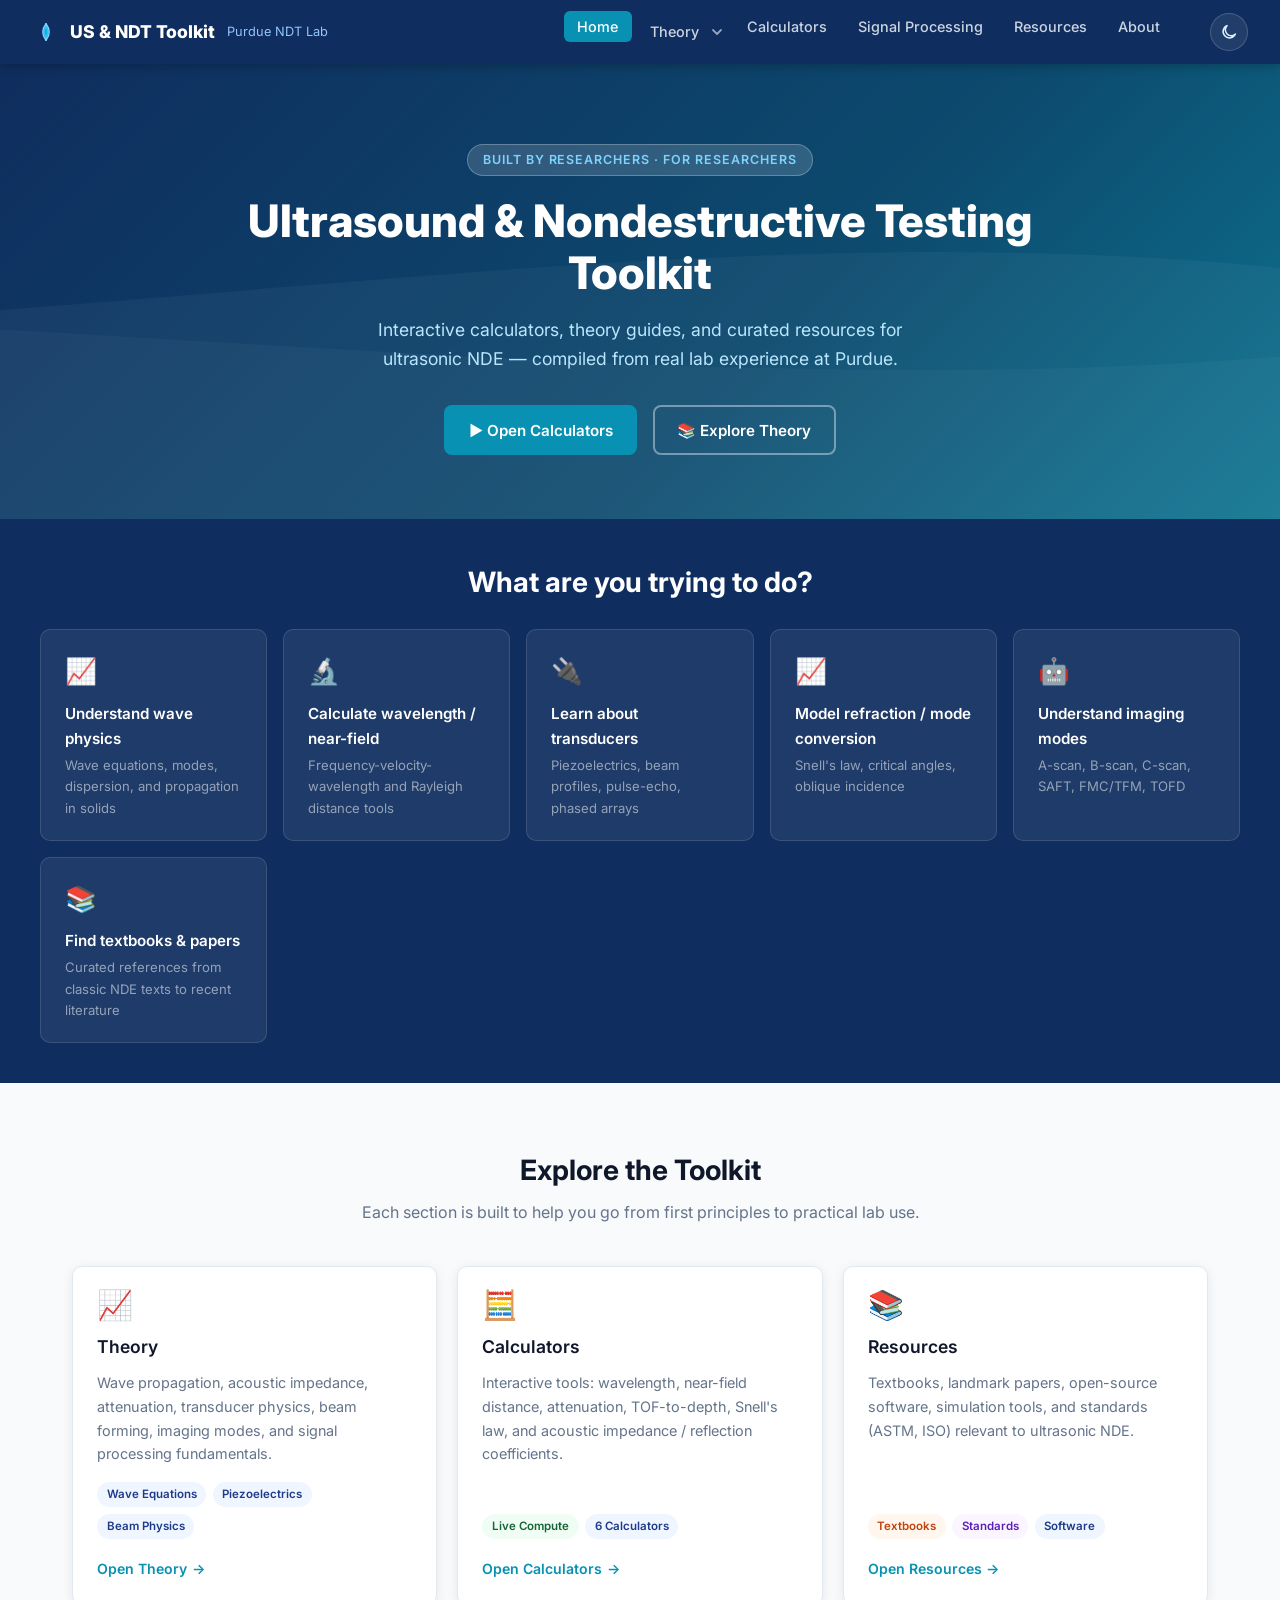
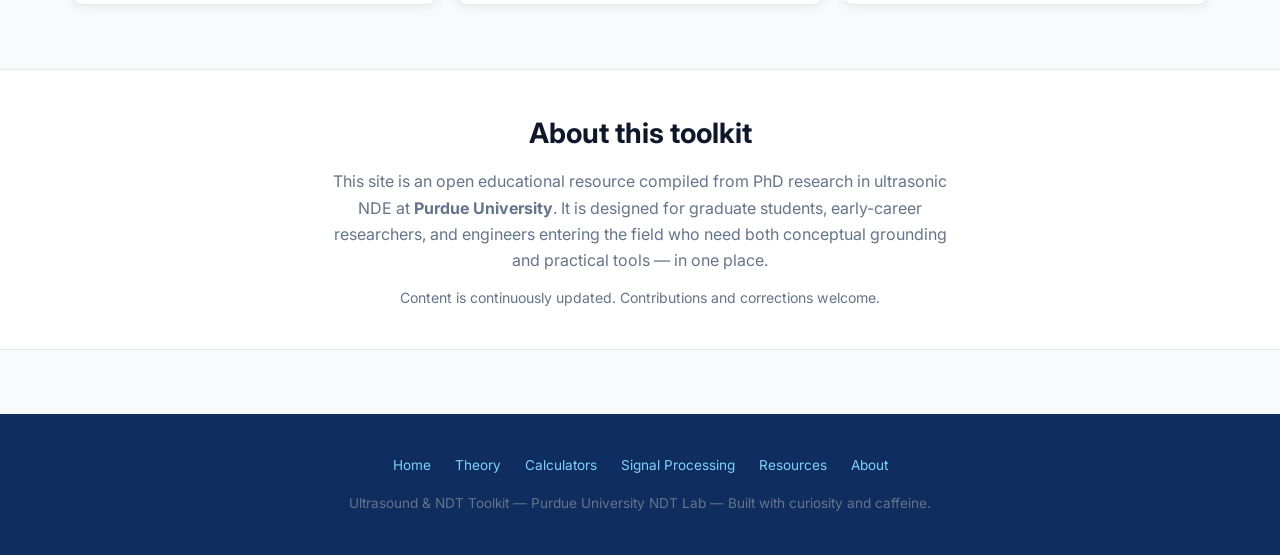
==== commit 3bc59551: "Remove Experiments tab, fix Theory dropdown hover gap, correct name typo - Drop the Experiments nav/" ====
--- a/index.html
+++ b/index.html
@@ -1,177 +1,175 @@
-<!DOCTYPE html>
-<html lang="en">
-<head>
-  <meta charset="UTF-8" />
-  <meta name="viewport" content="width=device-width, initial-scale=1.0" />
-  <meta name="theme-color" content="#0f2d5e" />
-  <script>(function(){try{var t=localStorage.getItem('theme');if(!t){t=window.matchMedia('(prefers-color-scheme: dark)').matches?'dark':'light';}document.documentElement.setAttribute('data-theme',t);}catch(e){}})();</script>
-  <title>Ultrasound &amp; NDT Toolkit</title>
-  <link rel="preconnect" href="https://fonts.googleapis.com" />
-  <link href="https://fonts.googleapis.com/css2?family=Inter:wght@400;500;600;700;800&display=swap" rel="stylesheet" />
-  <link rel="stylesheet" href="assets/css/style.css" />
-</head>
-<body>
-
-<!-- NAV -->
-<nav class="nav">
-  <a class="nav-brand" href="index.html">
-    <svg viewBox="0 0 28 28" fill="none" xmlns="http://www.w3.org/2000/svg">
-      <circle cx="14" cy="14" r="3" fill="#06b6d4"/>
-      <path d="M14 6 Q20 14 14 22" stroke="#7dd3fc" stroke-width="1.8" fill="none" stroke-linecap="round"/>
-      <path d="M14 9 Q18 14 14 19" stroke="#38bdf8" stroke-width="1.8" fill="none" stroke-linecap="round"/>
-      <path d="M14 6 Q8 14 14 22" stroke="#7dd3fc" stroke-width="1.8" fill="none" stroke-linecap="round"/>
-      <path d="M14 9 Q10 14 14 19" stroke="#38bdf8" stroke-width="1.8" fill="none" stroke-linecap="round"/>
-    </svg>
-    US &amp; NDT Toolkit
-    <span class="sub">Purdue NDT Lab</span>
-  </a>
-  <ul class="nav-links">
-    <li><a href="index.html" class="active">Home</a></li>
-    <li><a href="theory.html">Theory</a></li>
-    <li><a href="transducers.html">Experiments</a></li>
-    <li><a href="calculators.html">Calculators</a></li>
-    <li><a href="signal-processing.html">Signal Processing</a></li>
-    <li><a href="resources.html">Resources</a></li>
-    <li><a href="about.html">About</a></li>
-  </ul>
-  <button class="nav-hamburger" aria-label="Menu">
-    <svg width="22" height="22" viewBox="0 0 24 24" fill="none" stroke="currentColor" stroke-width="2.2">
-      <line x1="3" y1="6" x2="21" y2="6"/><line x1="3" y1="12" x2="21" y2="12"/><line x1="3" y1="18" x2="21" y2="18"/>
-    </svg>
-  </button>
-</nav>
-
-<!-- HERO -->
-<section class="hero">
-  <div class="hero-inner">
-    <div class="hero-tag">Built by researchers &middot; for researchers</div>
-    <h1>Ultrasound &amp; Nondestructive Testing Toolkit</h1>
-    <p class="lead">
-      Interactive calculators, theory guides, and curated resources for
-      ultrasonic NDE — compiled from real lab experience at Purdue.
-    </p>
-    <div class="hero-cta">
-      <a href="calculators.html" class="btn btn-primary">&#9654; Open Calculators</a>
-      <a href="theory.html"      class="btn btn-outline">&#128218; Explore Theory</a>
-    </div>
-  </div>
-</section>
-
-<!-- QUICK PATHWAYS -->
-<section class="pathways">
-  <h2>What are you trying to do?</h2>
-  <div class="pathway-grid">
-    <a href="theory.html#wave-propagation" class="pathway-card">
-      <div class="pw-icon">&#128200;</div>
-      <h3>Understand wave physics</h3>
-      <p>Wave equations, modes, dispersion, and propagation in solids</p>
-    </a>
-    <a href="calculators.html#wavelength" class="pathway-card">
-      <div class="pw-icon">&#128300;</div>
-      <h3>Calculate wavelength / near-field</h3>
-      <p>Frequency-velocity-wavelength and Rayleigh distance tools</p>
-    </a>
-    <a href="theory.html#transducers" class="pathway-card">
-      <div class="pw-icon">&#128268;</div>
-      <h3>Learn about transducers</h3>
-      <p>Piezoelectrics, beam profiles, pulse-echo, phased arrays</p>
-    </a>
-    <a href="calculators.html#snell" class="pathway-card">
-      <div class="pw-icon">&#128200;</div>
-      <h3>Model refraction / mode conversion</h3>
-      <p>Snell's law, critical angles, oblique incidence</p>
-    </a>
-    <a href="theory.html#imaging" class="pathway-card">
-      <div class="pw-icon">&#129302;</div>
-      <h3>Understand imaging modes</h3>
-      <p>A-scan, B-scan, C-scan, SAFT, FMC/TFM, TOFD</p>
-    </a>
-    <a href="resources.html" class="pathway-card">
-      <div class="pw-icon">&#128218;</div>
-      <h3>Find textbooks &amp; papers</h3>
-      <p>Curated references from classic NDE texts to recent literature</p>
-    </a>
-  </div>
-</section>
-
-<!-- MAIN SECTIONS -->
-<section class="section">
-  <div class="container">
-    <div class="section-title">
-      <h2>Explore the Toolkit</h2>
-      <p>Each section is built to help you go from first principles to practical lab use.</p>
-    </div>
-    <div class="card-grid">
-
-      <div class="card">
-        <div class="card-icon">&#128200;</div>
-        <h3>Theory</h3>
-        <p>Wave propagation, acoustic impedance, attenuation, transducer physics, beam forming, imaging modes, and signal processing fundamentals.</p>
-        <div class="card-tags">
-          <span class="tag">Wave Equations</span>
-          <span class="tag">Piezoelectrics</span>
-          <span class="tag">Beam Physics</span>
-        </div>
-        <a href="theory.html" class="card-link">Open Theory</a>
-      </div>
-
-      <div class="card">
-        <div class="card-icon">&#129518;</div>
-        <h3>Calculators</h3>
-        <p>Interactive tools: wavelength, near-field distance, attenuation, TOF-to-depth, Snell's law, and acoustic impedance / reflection coefficients.</p>
-        <div class="card-tags">
-          <span class="tag-green tag">Live Compute</span>
-          <span class="tag">6 Calculators</span>
-        </div>
-        <a href="calculators.html" class="card-link">Open Calculators</a>
-      </div>
-
-      <div class="card">
-        <div class="card-icon">&#128218;</div>
-        <h3>Resources</h3>
-        <p>Textbooks, landmark papers, open-source software, simulation tools, and standards (ASTM, ISO) relevant to ultrasonic NDE.</p>
-        <div class="card-tags">
-          <span class="tag-orange tag">Textbooks</span>
-          <span class="tag-purple tag">Standards</span>
-          <span class="tag">Software</span>
-        </div>
-        <a href="resources.html" class="card-link">Open Resources</a>
-      </div>
-
-    </div>
-  </div>
-</section>
-
-<!-- ABOUT STRIP -->
-<section style="background:var(--bg-card); border-top:1px solid var(--border); border-bottom:1px solid var(--border); padding:2.5rem 2rem;">
-  <div class="container" style="max-width:700px; text-align:center;">
-    <h2 style="margin-bottom:.75rem;">About this toolkit</h2>
-    <p style="font-size:1rem;">
-      This site is an open educational resource compiled from PhD research in
-      ultrasonic NDE at <strong>Purdue University</strong>. It is designed for
-      graduate students, early-career researchers, and engineers entering the
-      field who need both conceptual grounding and practical tools — in one place.
-    </p>
-    <p style="font-size:.88rem; margin-top:.75rem;">
-      Content is continuously updated. Contributions and corrections welcome.
-    </p>
-  </div>
-</section>
-
-<footer class="footer">
-  <div class="footer-links">
-    <a href="index.html">Home</a>
-    <a href="theory.html">Theory</a>
-    <a href="transducers.html">Experiments</a>
-    <a href="calculators.html">Calculators</a>
-    <a href="signal-processing.html">Signal Processing</a>
-    <a href="resources.html">Resources</a>
-    <a href="about.html">About</a>
-  </div>
-  <p>Ultrasound &amp; NDT Toolkit &mdash; Purdue University NDT Lab &mdash;
-     Built with curiosity and caffeine.</p>
-</footer>
-
-<script src="assets/js/main.js"></script>
-</body>
-</html>
+<!DOCTYPE html>
+<html lang="en">
+<head>
+  <meta charset="UTF-8" />
+  <meta name="viewport" content="width=device-width, initial-scale=1.0" />
+  <meta name="theme-color" content="#0f2d5e" />
+  <script>(function(){try{var t=localStorage.getItem('theme');if(!t){t=window.matchMedia('(prefers-color-scheme: dark)').matches?'dark':'light';}document.documentElement.setAttribute('data-theme',t);}catch(e){}})();</script>
+  <title>Ultrasound &amp; NDT Toolkit</title>
+  <link rel="preconnect" href="https://fonts.googleapis.com" />
+  <link href="https://fonts.googleapis.com/css2?family=Inter:wght@400;500;600;700;800&display=swap" rel="stylesheet" />
+  <link rel="stylesheet" href="assets/css/style.css" />
+</head>
+<body>
+
+<!-- NAV -->
+<nav class="nav">
+  <a class="nav-brand" href="index.html">
+    <svg viewBox="0 0 28 28" fill="none" xmlns="http://www.w3.org/2000/svg">
+      <circle cx="14" cy="14" r="3" fill="#06b6d4"/>
+      <path d="M14 6 Q20 14 14 22" stroke="#7dd3fc" stroke-width="1.8" fill="none" stroke-linecap="round"/>
+      <path d="M14 9 Q18 14 14 19" stroke="#38bdf8" stroke-width="1.8" fill="none" stroke-linecap="round"/>
+      <path d="M14 6 Q8 14 14 22" stroke="#7dd3fc" stroke-width="1.8" fill="none" stroke-linecap="round"/>
+      <path d="M14 9 Q10 14 14 19" stroke="#38bdf8" stroke-width="1.8" fill="none" stroke-linecap="round"/>
+    </svg>
+    US &amp; NDT Toolkit
+    <span class="sub">Purdue NDT Lab</span>
+  </a>
+  <ul class="nav-links">
+    <li><a href="index.html" class="active">Home</a></li>
+    <li><a href="theory.html">Theory</a></li>
+    <li><a href="calculators.html">Calculators</a></li>
+    <li><a href="signal-processing.html">Signal Processing</a></li>
+    <li><a href="resources.html">Resources</a></li>
+    <li><a href="about.html">About</a></li>
+  </ul>
+  <button class="nav-hamburger" aria-label="Menu">
+    <svg width="22" height="22" viewBox="0 0 24 24" fill="none" stroke="currentColor" stroke-width="2.2">
+      <line x1="3" y1="6" x2="21" y2="6"/><line x1="3" y1="12" x2="21" y2="12"/><line x1="3" y1="18" x2="21" y2="18"/>
+    </svg>
+  </button>
+</nav>
+
+<!-- HERO -->
+<section class="hero">
+  <div class="hero-inner">
+    <div class="hero-tag">Built by researchers &middot; for researchers</div>
+    <h1>Ultrasound &amp; Nondestructive Testing Toolkit</h1>
+    <p class="lead">
+      Interactive calculators, theory guides, and curated resources for
+      ultrasonic NDE — compiled from real lab experience at Purdue.
+    </p>
+    <div class="hero-cta">
+      <a href="calculators.html" class="btn btn-primary">&#9654; Open Calculators</a>
+      <a href="theory.html"      class="btn btn-outline">&#128218; Explore Theory</a>
+    </div>
+  </div>
+</section>
+
+<!-- QUICK PATHWAYS -->
+<section class="pathways">
+  <h2>What are you trying to do?</h2>
+  <div class="pathway-grid">
+    <a href="theory.html#wave-propagation" class="pathway-card">
+      <div class="pw-icon">&#128200;</div>
+      <h3>Understand wave physics</h3>
+      <p>Wave equations, modes, dispersion, and propagation in solids</p>
+    </a>
+    <a href="calculators.html#wavelength" class="pathway-card">
+      <div class="pw-icon">&#128300;</div>
+      <h3>Calculate wavelength / near-field</h3>
+      <p>Frequency-velocity-wavelength and Rayleigh distance tools</p>
+    </a>
+    <a href="theory.html#transducers" class="pathway-card">
+      <div class="pw-icon">&#128268;</div>
+      <h3>Learn about transducers</h3>
+      <p>Piezoelectrics, beam profiles, pulse-echo, phased arrays</p>
+    </a>
+    <a href="calculators.html#snell" class="pathway-card">
+      <div class="pw-icon">&#128200;</div>
+      <h3>Model refraction / mode conversion</h3>
+      <p>Snell's law, critical angles, oblique incidence</p>
+    </a>
+    <a href="theory.html#imaging" class="pathway-card">
+      <div class="pw-icon">&#129302;</div>
+      <h3>Understand imaging modes</h3>
+      <p>A-scan, B-scan, C-scan, SAFT, FMC/TFM, TOFD</p>
+    </a>
+    <a href="resources.html" class="pathway-card">
+      <div class="pw-icon">&#128218;</div>
+      <h3>Find textbooks &amp; papers</h3>
+      <p>Curated references from classic NDE texts to recent literature</p>
+    </a>
+  </div>
+</section>
+
+<!-- MAIN SECTIONS -->
+<section class="section">
+  <div class="container">
+    <div class="section-title">
+      <h2>Explore the Toolkit</h2>
+      <p>Each section is built to help you go from first principles to practical lab use.</p>
+    </div>
+    <div class="card-grid">
+
+      <div class="card">
+        <div class="card-icon">&#128200;</div>
+        <h3>Theory</h3>
+        <p>Wave propagation, acoustic impedance, attenuation, transducer physics, beam forming, imaging modes, and signal processing fundamentals.</p>
+        <div class="card-tags">
+          <span class="tag">Wave Equations</span>
+          <span class="tag">Piezoelectrics</span>
+          <span class="tag">Beam Physics</span>
+        </div>
+        <a href="theory.html" class="card-link">Open Theory</a>
+      </div>
+
+      <div class="card">
+        <div class="card-icon">&#129518;</div>
+        <h3>Calculators</h3>
+        <p>Interactive tools: wavelength, near-field distance, attenuation, TOF-to-depth, Snell's law, and acoustic impedance / reflection coefficients.</p>
+        <div class="card-tags">
+          <span class="tag-green tag">Live Compute</span>
+          <span class="tag">6 Calculators</span>
+        </div>
+        <a href="calculators.html" class="card-link">Open Calculators</a>
+      </div>
+
+      <div class="card">
+        <div class="card-icon">&#128218;</div>
+        <h3>Resources</h3>
+        <p>Textbooks, landmark papers, open-source software, simulation tools, and standards (ASTM, ISO) relevant to ultrasonic NDE.</p>
+        <div class="card-tags">
+          <span class="tag-orange tag">Textbooks</span>
+          <span class="tag-purple tag">Standards</span>
+          <span class="tag">Software</span>
+        </div>
+        <a href="resources.html" class="card-link">Open Resources</a>
+      </div>
+
+    </div>
+  </div>
+</section>
+
+<!-- ABOUT STRIP -->
+<section style="background:var(--bg-card); border-top:1px solid var(--border); border-bottom:1px solid var(--border); padding:2.5rem 2rem;">
+  <div class="container" style="max-width:700px; text-align:center;">
+    <h2 style="margin-bottom:.75rem;">About this toolkit</h2>
+    <p style="font-size:1rem;">
+      This site is an open educational resource compiled from PhD research in
+      ultrasonic NDE at <strong>Purdue University</strong>. It is designed for
+      graduate students, early-career researchers, and engineers entering the
+      field who need both conceptual grounding and practical tools — in one place.
+    </p>
+    <p style="font-size:.88rem; margin-top:.75rem;">
+      Content is continuously updated. Contributions and corrections welcome.
+    </p>
+  </div>
+</section>
+
+<footer class="footer">
+  <div class="footer-links">
+    <a href="index.html">Home</a>
+    <a href="theory.html">Theory</a>
+    <a href="calculators.html">Calculators</a>
+    <a href="signal-processing.html">Signal Processing</a>
+    <a href="resources.html">Resources</a>
+    <a href="about.html">About</a>
+  </div>
+  <p>Ultrasound &amp; NDT Toolkit &mdash; Purdue University NDT Lab &mdash;
+     Built with curiosity and caffeine.</p>
+</footer>
+
+<script src="assets/js/main.js"></script>
+</body>
+</html>
--- a/assets/css/style.css
+++ b/assets/css/style.css
@@ -1,732 +1,736 @@
-/* ============================================================
-   Ultrasound & NDT Toolkit — Global Stylesheet
-   ============================================================ */
-
-/* --- Tokens --- */
-:root {
-  color-scheme: light;
-  --brand-navy:   #0f2d5e;
-  --brand-blue:   #1e40af;
-  --brand-cyan:   #0891b2;
-  --brand-teal:   #0d9488;
-  --accent-light: #e0f2fe;
-  --bg:           #f8fafc;
-  --bg-card:      #ffffff;
-  --text:         #0f172a;
-  --text-muted:   #64748b;
-  --text-soft:    #475569;
-  --border:       #e2e8f0;
-  --radius:       10px;
-  --radius-lg:    16px;
-  --shadow:       0 2px 12px rgba(0,0,0,.08);
-  --shadow-hover: 0 8px 28px rgba(14,65,163,.15);
-  --nav-h:        64px;
-  --font:         'Inter', system-ui, -apple-system, sans-serif;
-  --font-mono:    'JetBrains Mono', 'Fira Code', 'Courier New', monospace;
-
-  /* Surfaces that intentionally stay light in both themes — canvases, SVG
-     diagrams, and KaTeX equations draw fixed-color content that assumes a
-     paper-white backing, so their containers don't invert. */
-  --surface-canvas: #ffffff;
-  --surface-screen:  #edf6ff;
-  --surface-canvas-text: #0f172a;
-
-  /* Pastel semantic callouts (insight boxes, concept chips, highlight cards) */
-  --pastel-blue-bg:     #eff6ff;
-  --pastel-blue-border: #bfdbfe;
-  --pastel-blue-text:   #1e3a8a;
-  --pastel-green-bg:     #f0fdf4;
-  --pastel-green-border: #bbf7d0;
-  --pastel-green-text:   #166534;
-  --pastel-purple-bg:     #faf5ff;
-  --pastel-purple-border: #ddd6fe;
-  --pastel-purple-text:   #5b21b6;
-  --pastel-orange-bg:     #fff7ed;
-  --pastel-orange-border: #fed7aa;
-  --pastel-orange-text:   #c2410c;
-
-  /* Navy used as heading/result-value text on a light card — needs to lift
-     to a lighter blue on dark cards so it doesn't go dark-on-dark. */
-  --heading-accent: var(--brand-navy);
-
-  --transition-theme: background-color .25s ease, border-color .25s ease, color .25s ease, box-shadow .25s ease;
-}
-
-:root[data-theme="dark"] {
-  color-scheme: dark;
-  --bg:           #0a1120;
-  --bg-card:      #131d31;
-  --text:         #e7edf6;
-  --text-muted:   #94a3b8;
-  --text-soft:    #b6c2d4;
-  --border:       #223049;
-  --accent-light: rgba(34,211,238,.14);
-  --shadow:       0 2px 16px rgba(0,0,0,.45);
-  --shadow-hover: 0 10px 34px rgba(34,211,238,.16);
-
-  /* Diagrams/canvases/KaTeX stay legible paper surfaces even in dark mode */
-  --surface-canvas: #eef2f7;
-  --surface-screen:  #dbe8f7;
-  --surface-canvas-text: #0f172a;
-
-  --pastel-blue-bg:     rgba(59,130,246,.16);
-  --pastel-blue-border: rgba(96,165,250,.35);
-  --pastel-blue-text:   #93c5fd;
-  --pastel-green-bg:     rgba(34,197,94,.16);
-  --pastel-green-border: rgba(74,222,128,.35);
-  --pastel-green-text:   #86efac;
-  --pastel-purple-bg:     rgba(167,139,250,.18);
-  --pastel-purple-border: rgba(196,181,253,.35);
-  --pastel-purple-text:   #c4b5fd;
-  --pastel-orange-bg:     rgba(251,146,60,.18);
-  --pastel-orange-border: rgba(253,186,116,.35);
-  --pastel-orange-text:   #fdba74;
-
-  --heading-accent: #7dd3fc;
-}
-
-/* --- Reset --- */
-*, *::before, *::after { box-sizing: border-box; margin: 0; padding: 0; }
-html { scroll-behavior: smooth; }
-
-@media (prefers-reduced-motion: reduce) {
-  html { scroll-behavior: auto; }
-  *, *::before, *::after { animation-duration: .001ms !important; animation-iteration-count: 1 !important; transition-duration: .001ms !important; }
-}
-
-body {
-  font-family: var(--font);
-  background: var(--bg);
-  color: var(--text);
-  line-height: 1.65;
-  -webkit-font-smoothing: antialiased;
-  transition: var(--transition-theme);
-}
-
-::selection { background: var(--brand-cyan); color: #fff; }
-
-:focus-visible {
-  outline: 2.5px solid var(--brand-cyan);
-  outline-offset: 2px;
-  border-radius: 4px;
-}
-a { color: var(--brand-blue); text-decoration: none; }
-a:hover { text-decoration: underline; }
-img { max-width: 100%; display: block; }
-ul { list-style: none; }
-
-/* --- Typography --- */
-h1 { font-size: clamp(1.9rem, 4vw, 2.8rem); font-weight: 800; line-height: 1.15; }
-h2 { font-size: clamp(1.3rem, 2.5vw, 1.75rem); font-weight: 700; }
-h3 { font-size: 1.1rem; font-weight: 600; }
-p  { color: var(--text-muted); }
-
-/* ============================================================
-   NAVBAR
-   ============================================================ */
-.nav {
-  position: sticky;
-  top: 0;
-  z-index: 100;
-  height: var(--nav-h);
-  background: var(--brand-navy);
-  display: flex;
-  align-items: center;
-  padding: 0 2rem;
-  gap: 2rem;
-  box-shadow: 0 2px 10px rgba(0,0,0,.25);
-  transition: box-shadow .2s ease;
-}
-.nav.scrolled { box-shadow: 0 4px 20px rgba(0,0,0,.35); }
-
-.nav-brand {
-  display: flex;
-  align-items: center;
-  gap: .6rem;
-  color: #fff;
-  font-weight: 800;
-  font-size: 1.1rem;
-  white-space: nowrap;
-}
-.nav-brand svg { width: 28px; height: 28px; flex-shrink: 0; }
-.nav-brand span.sub { font-weight: 400; font-size: .8rem; color: #93c5fd; margin-left: .2rem; }
-
-.nav-links {
-  display: flex;
-  gap: .25rem;
-  margin-left: auto;
-}
-.nav-links a {
-  color: #cbd5e1;
-  padding: .45rem .85rem;
-  border-radius: 6px;
-  font-size: .9rem;
-  font-weight: 500;
-  transition: background .15s, color .15s;
-}
-.nav-links a:hover,
-.nav-links a.active {
-  background: rgba(255,255,255,.12);
-  color: #fff;
-  text-decoration: none;
-}
-.nav-links a.active { background: var(--brand-cyan); color: #fff; }
-
-/* Theory mega-menu — built once in main.js and shared by every page */
-.theory-menu { position: relative; display: flex; align-items: center; }
-.theory-menu > a { padding-right: .35rem; }
-.theory-menu-toggle {
-  display: inline-flex;
-  align-items: center;
-  justify-content: center;
-  width: 25px;
-  height: 32px;
-  padding: 0;
-  border: 0;
-  background: transparent;
-  color: #94a3b8;
-  cursor: pointer;
-  transition: color .15s, transform .15s;
-}
-.theory-menu:hover .theory-menu-toggle,
-.theory-menu:focus-within .theory-menu-toggle { color: #fff; }
-.theory-menu-toggle svg { width: 12px; height: 12px; transition: transform .18s; }
-.theory-menu.open .theory-menu-toggle svg { transform: rotate(180deg); }
-.theory-dropdown {
-  position: fixed;
-  top: var(--nav-h);
-  left: 50%;
-  width: min(940px, calc(100vw - 2rem));
-  padding: 1rem;
-  display: grid;
-  grid-template-columns: repeat(4, minmax(0, 1fr));
-  gap: .7rem;
-  background: var(--bg-card);
-  border: 1px solid var(--border);
-  border-top: 3px solid var(--brand-cyan);
-  border-radius: 0 0 12px 12px;
-  box-shadow: 0 18px 40px rgba(15,45,94,.2);
-  transform: translate(-50%, -6px);
-  opacity: 0;
-  visibility: hidden;
-  pointer-events: none;
-  transition: opacity .16s, transform .16s, visibility .16s, background-color .25s ease;
-}
-.theory-menu:hover .theory-dropdown,
-.theory-menu:focus-within .theory-dropdown,
-.theory-menu.open .theory-dropdown {
-  opacity: 1;
-  visibility: visible;
-  pointer-events: auto;
-  transform: translate(-50%, 0);
-}
-.theory-dropdown-group {
-  min-width: 0;
-  padding: .65rem;
-  border-radius: 9px;
-  background: var(--bg);
-}
-.theory-dropdown-title {
-  display: block;
-  margin: 0 0 .4rem;
-  padding: 0 .35rem .45rem;
-  border-bottom: 1px solid var(--border);
-  color: var(--brand-cyan);
-  font-size: .72rem;
-  font-weight: 800;
-  letter-spacing: .07em;
-  text-transform: uppercase;
-}
-.nav-links .theory-dropdown a {
-  display: block;
-  padding: .34rem .4rem;
-  border-radius: 5px;
-  color: var(--text-muted);
-  font-size: .78rem;
-  line-height: 1.3;
-}
-.nav-links .theory-dropdown a:hover,
-.nav-links .theory-dropdown a:focus {
-  background: var(--accent-light);
-  color: var(--pastel-blue-text);
-}
-
-/* ============================================================
-   THEME TOGGLE
-   ============================================================ */
-.theme-toggle {
-  display: inline-flex;
-  align-items: center;
-  justify-content: center;
-  width: 38px;
-  height: 38px;
-  margin-left: .25rem;
-  border: 1px solid rgba(255,255,255,.18);
-  border-radius: 999px;
-  background: rgba(255,255,255,.08);
-  color: #e0f2fe;
-  cursor: pointer;
-  flex-shrink: 0;
-  transition: background .15s, border-color .15s, transform .15s;
-}
-.theme-toggle:hover { background: rgba(255,255,255,.16); border-color: rgba(255,255,255,.3); }
-.theme-toggle:active { transform: scale(.92); }
-.theme-toggle svg { width: 18px; height: 18px; }
-.theme-toggle .icon-sun { display: none; }
-.theme-toggle .icon-moon { display: block; }
-:root[data-theme="dark"] .theme-toggle .icon-sun { display: block; }
-:root[data-theme="dark"] .theme-toggle .icon-moon { display: none; }
-
-.nav-hamburger {
-  display: none;
-  background: none;
-  border: none;
-  cursor: pointer;
-  margin-left: auto;
-  color: #fff;
-  padding: .4rem;
-}
-
-/* ============================================================
-   HERO
-   ============================================================ */
-.hero {
-  position: relative;
-  background: linear-gradient(135deg, var(--brand-navy) 0%, #0c4a6e 60%, #0e7490 100%);
-  color: #fff;
-  padding: 5rem 2rem 4rem;
-  overflow: hidden;
-  text-align: center;
-}
-.hero::before {
-  content: '';
-  position: absolute;
-  inset: 0;
-  background: url("data:image/svg+xml,%3Csvg xmlns='http://www.w3.org/2000/svg' viewBox='0 0 1440 200'%3E%3Cpath fill='rgba(255,255,255,.04)' d='M0,100 C360,160 720,40 1080,100 C1260,130 1380,90 1440,80 L1440,200 L0,200Z'/%3E%3Cpath fill='rgba(255,255,255,.03)' d='M0,130 C300,70 720,170 1080,120 C1260,95 1380,140 1440,130 L1440,200 L0,200Z'/%3E%3C/svg%3E") bottom/cover no-repeat;
-}
-.hero-inner { position: relative; max-width: 800px; margin: 0 auto; }
-.hero-tag {
-  display: inline-block;
-  background: rgba(255,255,255,.15);
-  border: 1px solid rgba(255,255,255,.25);
-  color: #7dd3fc;
-  font-size: .78rem;
-  font-weight: 600;
-  letter-spacing: .08em;
-  text-transform: uppercase;
-  padding: .3rem .9rem;
-  border-radius: 999px;
-  margin-bottom: 1.25rem;
-}
-.hero h1 { color: #fff; margin-bottom: 1rem; }
-.hero p.lead {
-  font-size: 1.1rem;
-  color: #bae6fd;
-  max-width: 600px;
-  margin: 0 auto 2rem;
-}
-.hero-cta {
-  display: flex;
-  gap: 1rem;
-  justify-content: center;
-  flex-wrap: wrap;
-}
-
-/* ============================================================
-   BUTTONS
-   ============================================================ */
-.btn {
-  display: inline-flex;
-  align-items: center;
-  gap: .5rem;
-  padding: .65rem 1.4rem;
-  border-radius: 8px;
-  font-size: .95rem;
-  font-weight: 600;
-  cursor: pointer;
-  transition: all .18s;
-  border: 2px solid transparent;
-  text-decoration: none !important;
-}
-.btn-primary {
-  background: var(--brand-cyan);
-  color: #fff;
-  border-color: var(--brand-cyan);
-}
-.btn-primary:hover { background: #0e7490; border-color: #0e7490; }
-.btn-outline {
-  background: transparent;
-  color: #fff;
-  border-color: rgba(255,255,255,.4);
-}
-.btn-outline:hover { background: rgba(255,255,255,.1); border-color: #fff; }
-.btn-sm { padding: .45rem 1rem; font-size: .85rem; }
-
-/* ============================================================
-   LAYOUT CONTAINERS
-   ============================================================ */
-.container { max-width: 1200px; margin: 0 auto; padding: 0 2rem; }
-.section { padding: 4rem 0; }
-.section-title {
-  text-align: center;
-  margin-bottom: 2.5rem;
-}
-.section-title h2 { margin-bottom: .4rem; }
-.section-title p { max-width: 560px; margin: 0 auto; }
-
-/* ============================================================
-   CARDS
-   ============================================================ */
-.card-grid {
-  display: grid;
-  grid-template-columns: repeat(auto-fill, minmax(270px, 1fr));
-  gap: 1.25rem;
-}
-.card-grid-2 { grid-template-columns: repeat(auto-fill, minmax(320px, 1fr)); }
-
-.card {
-  background: var(--bg-card);
-  border: 1px solid var(--border);
-  border-radius: var(--radius);
-  padding: 1.5rem;
-  box-shadow: var(--shadow);
-  transition: transform .18s, box-shadow .18s, var(--transition-theme);
-  display: flex;
-  flex-direction: column;
-  gap: .6rem;
-}
-.card:hover {
-  transform: translateY(-3px);
-  box-shadow: var(--shadow-hover);
-}
-.card-icon {
-  font-size: 1.8rem;
-  line-height: 1;
-  margin-bottom: .2rem;
-}
-.card h3 { color: var(--text); }
-.card p { font-size: .9rem; flex: 1; }
-.card-tags { display: flex; flex-wrap: wrap; gap: .4rem; margin-top: .4rem; }
-.tag {
-  background: var(--pastel-blue-bg);
-  color: var(--pastel-blue-text);
-  font-size: .72rem;
-  font-weight: 600;
-  padding: .2rem .6rem;
-  border-radius: 999px;
-}
-.tag-green { background: var(--pastel-green-bg); color: var(--pastel-green-text); }
-.tag-orange { background: var(--pastel-orange-bg); color: var(--pastel-orange-text); }
-.tag-purple { background: var(--pastel-purple-bg); color: var(--pastel-purple-text); }
-
-.card-link {
-  display: inline-flex;
-  align-items: center;
-  gap: .3rem;
-  color: var(--brand-cyan);
-  font-size: .88rem;
-  font-weight: 600;
-  margin-top: .5rem;
-  text-decoration: none !important;
-}
-.card-link:hover { color: var(--brand-blue); }
-.card-link::after { content: '→'; }
-
-/* ============================================================
-   PATHWAY STRIP (homepage quick-access)
-   ============================================================ */
-.pathways {
-  background: var(--brand-navy);
-  color: #fff;
-  padding: 2.5rem 2rem;
-}
-.pathways h2 { color: #fff; text-align: center; margin-bottom: 1.5rem; }
-.pathway-grid {
-  display: grid;
-  grid-template-columns: repeat(auto-fit, minmax(220px, 1fr));
-  gap: 1rem;
-  max-width: 1200px;
-  margin: 0 auto;
-}
-.pathway-card {
-  background: rgba(255,255,255,.07);
-  border: 1px solid rgba(255,255,255,.12);
-  border-radius: var(--radius);
-  padding: 1.25rem 1.5rem;
-  cursor: pointer;
-  transition: background .15s;
-  text-decoration: none !important;
-  display: block;
-}
-.pathway-card:hover { background: rgba(255,255,255,.14); }
-.pathway-card .pw-icon { font-size: 1.6rem; margin-bottom: .5rem; }
-.pathway-card h3 { color: #fff; font-size: .95rem; margin-bottom: .25rem; }
-.pathway-card p  { color: #94a3b8; font-size: .82rem; }
-
-/* ============================================================
-   CALCULATOR COMPONENTS
-   ============================================================ */
-.calc-box {
-  background: var(--bg-card);
-  border: 1px solid var(--border);
-  border-radius: var(--radius);
-  padding: 2rem;
-  box-shadow: var(--shadow);
-}
-.calc-box h3 { margin-bottom: 1.25rem; color: var(--heading-accent); }
-.form-group { margin-bottom: 1rem; }
-.form-group label {
-  display: block;
-  font-size: .85rem;
-  font-weight: 600;
-  color: var(--text);
-  margin-bottom: .35rem;
-}
-.form-group input,
-.form-group select {
-  width: 100%;
-  padding: .55rem .85rem;
-  border: 1.5px solid var(--border);
-  border-radius: 6px;
-  font-size: .95rem;
-  color: var(--text);
-  background: var(--bg-card);
-  transition: border-color .15s, var(--transition-theme);
-}
-.form-group input:focus,
-.form-group select:focus {
-  outline: none;
-  border-color: var(--brand-cyan);
-  box-shadow: 0 0 0 3px rgba(8,145,178,.18);
-}
-.form-row { display: grid; grid-template-columns: 1fr 1fr; gap: 1rem; }
-.calc-result {
-  margin-top: 1.25rem;
-  padding: 1rem 1.25rem;
-  background: var(--accent-light);
-  border-radius: 8px;
-  border-left: 4px solid var(--brand-cyan);
-}
-.calc-result .result-label { font-size: .78rem; font-weight: 600; color: var(--brand-cyan); text-transform: uppercase; letter-spacing: .06em; }
-.calc-result .result-value { font-size: 1.5rem; font-weight: 800; color: var(--heading-accent); }
-.calc-result .result-unit  { font-size: .9rem; font-weight: 500; color: var(--text-muted); margin-left: .3rem; }
-.calc-formula {
-  margin-top: 1rem;
-  padding: .75rem 1rem;
-  background: var(--bg);
-  border-radius: 6px;
-  font-family: var(--font-mono);
-  font-size: .88rem;
-  color: var(--text-muted);
-}
-.calc-desc {
-  font-size: .82rem;
-  color: var(--text-muted);
-  margin-top: .5rem;
-}
-
-/* ============================================================
-   THEORY PAGE
-   ============================================================ */
-.topic-sidebar {
-  position: sticky;
-  top: calc(var(--nav-h) + 1rem);
-  background: var(--bg-card);
-  border: 1px solid var(--border);
-  border-radius: var(--radius);
-  padding: 1.25rem;
-  max-height: calc(100vh - var(--nav-h) - 2rem);
-  overflow-y: auto;
-}
-.topic-sidebar h4 { font-size: .8rem; text-transform: uppercase; letter-spacing: .08em; color: var(--text-muted); margin-bottom: .75rem; }
-.topic-sidebar a {
-  display: block;
-  padding: .4rem .6rem;
-  color: var(--text-muted);
-  font-size: .88rem;
-  border-radius: 5px;
-  transition: background .12s, color .12s;
-}
-.topic-sidebar a:hover, .topic-sidebar a.active {
-  background: var(--accent-light);
-  color: var(--brand-blue);
-  text-decoration: none;
-}
-.two-col-layout {
-  display: grid;
-  grid-template-columns: 220px 1fr;
-  gap: 2rem;
-  align-items: start;
-}
-.theory-section { margin-bottom: 3rem; }
-.theory-section h2 { border-bottom: 2px solid var(--border); padding-bottom: .5rem; margin-bottom: 1rem; }
-.theory-section h3 { margin: 1.25rem 0 .5rem; color: var(--heading-accent); }
-.theory-section p, .theory-section li { color: var(--text-muted); font-size: .95rem; }
-.theory-section ul { margin-left: 1.25rem; list-style: disc; }
-.theory-section ul li { margin-bottom: .3rem; }
-.eq-box {
-  background: var(--surface-canvas);
-  color: var(--surface-canvas-text);
-  border: 1px solid var(--border);
-  border-left: 3px solid var(--brand-cyan);
-  border-radius: 8px;
-  padding: .9rem 1.5rem;
-  margin: .75rem 0;
-  overflow-x: auto;
-  text-align: center;
-  transition: var(--transition-theme);
-}
-.eq-box .katex-display { margin: 0; }
-.eq-box .katex { font-size: 1.05rem; }
-.callout {
-  background: var(--pastel-blue-bg);
-  border-left: 4px solid var(--brand-blue);
-  border-radius: 0 8px 8px 0;
-  padding: .9rem 1.25rem;
-  margin: 1rem 0;
-  font-size: .9rem;
-  color: var(--text-muted);
-  transition: var(--transition-theme);
-}
-.callout strong { color: var(--pastel-blue-text); }
-
-/* ============================================================
-   RESOURCES PAGE
-   ============================================================ */
-.resource-item {
-  display: flex;
-  gap: 1rem;
-  align-items: flex-start;
-  padding: 1rem 1.25rem;
-  background: var(--bg-card);
-  border: 1px solid var(--border);
-  border-radius: var(--radius);
-  box-shadow: var(--shadow);
-  transition: transform .15s, box-shadow .15s;
-}
-.resource-item:hover { transform: translateY(-2px); box-shadow: var(--shadow-hover); }
-.resource-icon {
-  font-size: 1.6rem;
-  flex-shrink: 0;
-  margin-top: .1rem;
-}
-.resource-body h4 { font-size: 1rem; color: var(--text); margin-bottom: .2rem; }
-.resource-body p  { font-size: .85rem; margin: 0; }
-.resource-list { display: flex; flex-direction: column; gap: .85rem; }
-
-/* ============================================================
-   FOOTER
-   ============================================================ */
-.footer {
-  background: var(--brand-navy);
-  color: #94a3b8;
-  padding: 2.5rem 2rem;
-  margin-top: 4rem;
-  text-align: center;
-  font-size: .85rem;
-}
-.footer a { color: #7dd3fc; }
-.footer .footer-links {
-  display: flex;
-  justify-content: center;
-  gap: 1.5rem;
-  flex-wrap: wrap;
-  margin-bottom: 1rem;
-}
-
-/* ============================================================
-   PAGE HEADER (inner pages)
-   ============================================================ */
-.page-header {
-  background: linear-gradient(135deg, var(--brand-navy) 0%, #0c4a6e 100%);
-  color: #fff;
-  padding: 3rem 2rem 2.5rem;
-  text-align: center;
-}
-.page-header h1 { color: #fff; font-size: clamp(1.6rem, 3vw, 2.2rem); }
-.page-header p  { color: #bae6fd; font-size: 1rem; margin-top: .5rem; }
-
-/* ============================================================
-   SEARCH BAR
-   ============================================================ */
-.search-bar {
-  position: relative;
-  max-width: 440px;
-  margin: 1.5rem auto 0;
-}
-.search-bar input {
-  width: 100%;
-  padding: .65rem 1rem .65rem 2.7rem;
-  border-radius: 8px;
-  border: none;
-  font-size: .95rem;
-  background: rgba(255,255,255,.95);
-  color: #0f172a;
-}
-.search-bar input:focus { outline: 2px solid var(--brand-cyan); }
-.search-bar svg {
-  position: absolute;
-  left: .85rem;
-  top: 50%;
-  transform: translateY(-50%);
-  color: #64748b;
-  width: 16px;
-  height: 16px;
-}
-
-/* ============================================================
-   RESPONSIVE
-   ============================================================ */
-@media (max-width: 768px) {
-  .nav { padding: 0 1rem; gap: .5rem; }
-  .nav-brand .sub { display: none; }
-  .theme-toggle { width: 34px; height: 34px; margin-left: 0; }
-  .theme-toggle svg { width: 16px; height: 16px; }
-  .nav-links { display: none; }
-  .nav-links.open {
-    display: flex;
-    flex-direction: column;
-    position: absolute;
-    top: var(--nav-h);
-    left: 0;
-    right: 0;
-    background: var(--brand-navy);
-    padding: 1rem;
-    gap: .25rem;
-    border-top: 1px solid rgba(255,255,255,.1);
-  }
-  .nav-hamburger { display: flex; }
-  .theory-menu { display: grid; grid-template-columns: 1fr auto; }
-  .theory-menu > a { padding-right: .85rem; }
-  .theory-menu-toggle { width: 38px; height: 36px; }
-  .theory-dropdown {
-    position: static;
-    grid-column: 1 / -1;
-    width: auto;
-    max-height: 0;
-    padding: 0 .45rem;
-    grid-template-columns: 1fr;
-    gap: .4rem;
-    overflow: hidden;
-    border: 0;
-    border-radius: 8px;
-    box-shadow: none;
-    transform: none;
-    opacity: 1;
-    visibility: visible;
-    pointer-events: none;
-    transition: max-height .22s, padding .22s;
-  }
-  .theory-menu:hover .theory-dropdown,
-  .theory-menu:focus-within .theory-dropdown { max-height: 0; padding: 0 .45rem; pointer-events: none; }
-  .theory-menu.open .theory-dropdown {
-    max-height: 900px;
-    padding: .55rem;
-    pointer-events: auto;
-    transform: none;
-  }
-  .theory-dropdown-group { padding: .45rem; }
-  .two-col-layout { grid-template-columns: 1fr; }
-  .topic-sidebar { position: static; max-height: none; }
-  .form-row { grid-template-columns: 1fr; }
-}
+/* ============================================================
+   Ultrasound & NDT Toolkit — Global Stylesheet
+   ============================================================ */
+
+/* --- Tokens --- */
+:root {
+  color-scheme: light;
+  --brand-navy:   #0f2d5e;
+  --brand-blue:   #1e40af;
+  --brand-cyan:   #0891b2;
+  --brand-teal:   #0d9488;
+  --accent-light: #e0f2fe;
+  --bg:           #f8fafc;
+  --bg-card:      #ffffff;
+  --text:         #0f172a;
+  --text-muted:   #64748b;
+  --text-soft:    #475569;
+  --border:       #e2e8f0;
+  --radius:       10px;
+  --radius-lg:    16px;
+  --shadow:       0 2px 12px rgba(0,0,0,.08);
+  --shadow-hover: 0 8px 28px rgba(14,65,163,.15);
+  --nav-h:        64px;
+  --font:         'Inter', system-ui, -apple-system, sans-serif;
+  --font-mono:    'JetBrains Mono', 'Fira Code', 'Courier New', monospace;
+
+  /* Surfaces that intentionally stay light in both themes — canvases, SVG
+     diagrams, and KaTeX equations draw fixed-color content that assumes a
+     paper-white backing, so their containers don't invert. */
+  --surface-canvas: #ffffff;
+  --surface-screen:  #edf6ff;
+  --surface-canvas-text: #0f172a;
+
+  /* Pastel semantic callouts (insight boxes, concept chips, highlight cards) */
+  --pastel-blue-bg:     #eff6ff;
+  --pastel-blue-border: #bfdbfe;
+  --pastel-blue-text:   #1e3a8a;
+  --pastel-green-bg:     #f0fdf4;
+  --pastel-green-border: #bbf7d0;
+  --pastel-green-text:   #166534;
+  --pastel-purple-bg:     #faf5ff;
+  --pastel-purple-border: #ddd6fe;
+  --pastel-purple-text:   #5b21b6;
+  --pastel-orange-bg:     #fff7ed;
+  --pastel-orange-border: #fed7aa;
+  --pastel-orange-text:   #c2410c;
+
+  /* Navy used as heading/result-value text on a light card — needs to lift
+     to a lighter blue on dark cards so it doesn't go dark-on-dark. */
+  --heading-accent: var(--brand-navy);
+
+  --transition-theme: background-color .25s ease, border-color .25s ease, color .25s ease, box-shadow .25s ease;
+}
+
+:root[data-theme="dark"] {
+  color-scheme: dark;
+  --bg:           #0a1120;
+  --bg-card:      #131d31;
+  --text:         #e7edf6;
+  --text-muted:   #94a3b8;
+  --text-soft:    #b6c2d4;
+  --border:       #223049;
+  --accent-light: rgba(34,211,238,.14);
+  --shadow:       0 2px 16px rgba(0,0,0,.45);
+  --shadow-hover: 0 10px 34px rgba(34,211,238,.16);
+
+  /* Diagrams/canvases/KaTeX stay legible paper surfaces even in dark mode */
+  --surface-canvas: #eef2f7;
+  --surface-screen:  #dbe8f7;
+  --surface-canvas-text: #0f172a;
+
+  --pastel-blue-bg:     rgba(59,130,246,.16);
+  --pastel-blue-border: rgba(96,165,250,.35);
+  --pastel-blue-text:   #93c5fd;
+  --pastel-green-bg:     rgba(34,197,94,.16);
+  --pastel-green-border: rgba(74,222,128,.35);
+  --pastel-green-text:   #86efac;
+  --pastel-purple-bg:     rgba(167,139,250,.18);
+  --pastel-purple-border: rgba(196,181,253,.35);
+  --pastel-purple-text:   #c4b5fd;
+  --pastel-orange-bg:     rgba(251,146,60,.18);
+  --pastel-orange-border: rgba(253,186,116,.35);
+  --pastel-orange-text:   #fdba74;
+
+  --heading-accent: #7dd3fc;
+}
+
+/* --- Reset --- */
+*, *::before, *::after { box-sizing: border-box; margin: 0; padding: 0; }
+html { scroll-behavior: smooth; }
+
+@media (prefers-reduced-motion: reduce) {
+  html { scroll-behavior: auto; }
+  *, *::before, *::after { animation-duration: .001ms !important; animation-iteration-count: 1 !important; transition-duration: .001ms !important; }
+}
+
+body {
+  font-family: var(--font);
+  background: var(--bg);
+  color: var(--text);
+  line-height: 1.65;
+  -webkit-font-smoothing: antialiased;
+  transition: var(--transition-theme);
+}
+
+::selection { background: var(--brand-cyan); color: #fff; }
+
+:focus-visible {
+  outline: 2.5px solid var(--brand-cyan);
+  outline-offset: 2px;
+  border-radius: 4px;
+}
+a { color: var(--brand-blue); text-decoration: none; }
+a:hover { text-decoration: underline; }
+img { max-width: 100%; display: block; }
+ul { list-style: none; }
+
+/* --- Typography --- */
+h1 { font-size: clamp(1.9rem, 4vw, 2.8rem); font-weight: 800; line-height: 1.15; }
+h2 { font-size: clamp(1.3rem, 2.5vw, 1.75rem); font-weight: 700; }
+h3 { font-size: 1.1rem; font-weight: 600; }
+p  { color: var(--text-muted); }
+
+/* ============================================================
+   NAVBAR
+   ============================================================ */
+.nav {
+  position: sticky;
+  top: 0;
+  z-index: 100;
+  height: var(--nav-h);
+  background: var(--brand-navy);
+  display: flex;
+  align-items: center;
+  padding: 0 2rem;
+  gap: 2rem;
+  box-shadow: 0 2px 10px rgba(0,0,0,.25);
+  transition: box-shadow .2s ease;
+}
+.nav.scrolled { box-shadow: 0 4px 20px rgba(0,0,0,.35); }
+
+.nav-brand {
+  display: flex;
+  align-items: center;
+  gap: .6rem;
+  color: #fff;
+  font-weight: 800;
+  font-size: 1.1rem;
+  white-space: nowrap;
+}
+.nav-brand svg { width: 28px; height: 28px; flex-shrink: 0; }
+.nav-brand span.sub { font-weight: 400; font-size: .8rem; color: #93c5fd; margin-left: .2rem; }
+
+.nav-links {
+  display: flex;
+  gap: .25rem;
+  margin-left: auto;
+}
+.nav-links a {
+  color: #cbd5e1;
+  padding: .45rem .85rem;
+  border-radius: 6px;
+  font-size: .9rem;
+  font-weight: 500;
+  transition: background .15s, color .15s;
+}
+.nav-links a:hover,
+.nav-links a.active {
+  background: rgba(255,255,255,.12);
+  color: #fff;
+  text-decoration: none;
+}
+.nav-links a.active { background: var(--brand-cyan); color: #fff; }
+
+/* Theory mega-menu — built once in main.js and shared by every page */
+.theory-menu { position: relative; display: flex; align-items: center; }
+.theory-menu > a { padding-right: .35rem; }
+.theory-menu-toggle {
+  display: inline-flex;
+  align-items: center;
+  justify-content: center;
+  width: 25px;
+  height: 32px;
+  padding: 0;
+  border: 0;
+  background: transparent;
+  color: #94a3b8;
+  cursor: pointer;
+  transition: color .15s, transform .15s;
+}
+.theory-menu:hover .theory-menu-toggle,
+.theory-menu:focus-within .theory-menu-toggle { color: #fff; }
+.theory-menu-toggle svg { width: 12px; height: 12px; transition: transform .18s; }
+.theory-menu.open .theory-menu-toggle svg { transform: rotate(180deg); }
+.theory-dropdown {
+  position: fixed;
+  top: var(--nav-h);
+  /* left is computed in JS (positionTheoryDropdown) and clamped to the
+     viewport, centered on the actual trigger — NOT viewport-centered —
+     so the open/close hover-tracking below lines up with where the
+     dropdown really renders. Falls back to 50% before JS runs, while
+     it's still invisible/inert. */
+  left: var(--dd-left, 50%);
+  width: min(940px, calc(100vw - 2rem));
+  padding: 1rem;
+  display: grid;
+  grid-template-columns: repeat(4, minmax(0, 1fr));
+  gap: .7rem;
+  background: var(--bg-card);
+  border: 1px solid var(--border);
+  border-top: 3px solid var(--brand-cyan);
+  border-radius: 0 0 12px 12px;
+  box-shadow: 0 18px 40px rgba(15,45,94,.2);
+  transform: translateY(-6px);
+  opacity: 0;
+  visibility: hidden;
+  pointer-events: none;
+  transition: opacity .16s, transform .16s, visibility .16s, background-color .25s ease;
+}
+.theory-menu:focus-within .theory-dropdown,
+.theory-menu.open .theory-dropdown {
+  opacity: 1;
+  visibility: visible;
+  pointer-events: auto;
+  transform: translateY(0);
+}
+.theory-dropdown-group {
+  min-width: 0;
+  padding: .65rem;
+  border-radius: 9px;
+  background: var(--bg);
+}
+.theory-dropdown-title {
+  display: block;
+  margin: 0 0 .4rem;
+  padding: 0 .35rem .45rem;
+  border-bottom: 1px solid var(--border);
+  color: var(--brand-cyan);
+  font-size: .72rem;
+  font-weight: 800;
+  letter-spacing: .07em;
+  text-transform: uppercase;
+}
+.nav-links .theory-dropdown a {
+  display: block;
+  padding: .34rem .4rem;
+  border-radius: 5px;
+  color: var(--text-muted);
+  font-size: .78rem;
+  line-height: 1.3;
+}
+.nav-links .theory-dropdown a:hover,
+.nav-links .theory-dropdown a:focus {
+  background: var(--accent-light);
+  color: var(--pastel-blue-text);
+}
+
+/* ============================================================
+   THEME TOGGLE
+   ============================================================ */
+.theme-toggle {
+  display: inline-flex;
+  align-items: center;
+  justify-content: center;
+  width: 38px;
+  height: 38px;
+  margin-left: .25rem;
+  border: 1px solid rgba(255,255,255,.18);
+  border-radius: 999px;
+  background: rgba(255,255,255,.08);
+  color: #e0f2fe;
+  cursor: pointer;
+  flex-shrink: 0;
+  transition: background .15s, border-color .15s, transform .15s;
+}
+.theme-toggle:hover { background: rgba(255,255,255,.16); border-color: rgba(255,255,255,.3); }
+.theme-toggle:active { transform: scale(.92); }
+.theme-toggle svg { width: 18px; height: 18px; }
+.theme-toggle .icon-sun { display: none; }
+.theme-toggle .icon-moon { display: block; }
+:root[data-theme="dark"] .theme-toggle .icon-sun { display: block; }
+:root[data-theme="dark"] .theme-toggle .icon-moon { display: none; }
+
+.nav-hamburger {
+  display: none;
+  background: none;
+  border: none;
+  cursor: pointer;
+  margin-left: auto;
+  color: #fff;
+  padding: .4rem;
+}
+
+/* ============================================================
+   HERO
+   ============================================================ */
+.hero {
+  position: relative;
+  background: linear-gradient(135deg, var(--brand-navy) 0%, #0c4a6e 60%, #0e7490 100%);
+  color: #fff;
+  padding: 5rem 2rem 4rem;
+  overflow: hidden;
+  text-align: center;
+}
+.hero::before {
+  content: '';
+  position: absolute;
+  inset: 0;
+  background: url("data:image/svg+xml,%3Csvg xmlns='http://www.w3.org/2000/svg' viewBox='0 0 1440 200'%3E%3Cpath fill='rgba(255,255,255,.04)' d='M0,100 C360,160 720,40 1080,100 C1260,130 1380,90 1440,80 L1440,200 L0,200Z'/%3E%3Cpath fill='rgba(255,255,255,.03)' d='M0,130 C300,70 720,170 1080,120 C1260,95 1380,140 1440,130 L1440,200 L0,200Z'/%3E%3C/svg%3E") bottom/cover no-repeat;
+}
+.hero-inner { position: relative; max-width: 800px; margin: 0 auto; }
+.hero-tag {
+  display: inline-block;
+  background: rgba(255,255,255,.15);
+  border: 1px solid rgba(255,255,255,.25);
+  color: #7dd3fc;
+  font-size: .78rem;
+  font-weight: 600;
+  letter-spacing: .08em;
+  text-transform: uppercase;
+  padding: .3rem .9rem;
+  border-radius: 999px;
+  margin-bottom: 1.25rem;
+}
+.hero h1 { color: #fff; margin-bottom: 1rem; }
+.hero p.lead {
+  font-size: 1.1rem;
+  color: #bae6fd;
+  max-width: 600px;
+  margin: 0 auto 2rem;
+}
+.hero-cta {
+  display: flex;
+  gap: 1rem;
+  justify-content: center;
+  flex-wrap: wrap;
+}
+
+/* ============================================================
+   BUTTONS
+   ============================================================ */
+.btn {
+  display: inline-flex;
+  align-items: center;
+  gap: .5rem;
+  padding: .65rem 1.4rem;
+  border-radius: 8px;
+  font-size: .95rem;
+  font-weight: 600;
+  cursor: pointer;
+  transition: all .18s;
+  border: 2px solid transparent;
+  text-decoration: none !important;
+}
+.btn-primary {
+  background: var(--brand-cyan);
+  color: #fff;
+  border-color: var(--brand-cyan);
+}
+.btn-primary:hover { background: #0e7490; border-color: #0e7490; }
+.btn-outline {
+  background: transparent;
+  color: #fff;
+  border-color: rgba(255,255,255,.4);
+}
+.btn-outline:hover { background: rgba(255,255,255,.1); border-color: #fff; }
+.btn-sm { padding: .45rem 1rem; font-size: .85rem; }
+
+/* ============================================================
+   LAYOUT CONTAINERS
+   ============================================================ */
+.container { max-width: 1200px; margin: 0 auto; padding: 0 2rem; }
+.section { padding: 4rem 0; }
+.section-title {
+  text-align: center;
+  margin-bottom: 2.5rem;
+}
+.section-title h2 { margin-bottom: .4rem; }
+.section-title p { max-width: 560px; margin: 0 auto; }
+
+/* ============================================================
+   CARDS
+   ============================================================ */
+.card-grid {
+  display: grid;
+  grid-template-columns: repeat(auto-fill, minmax(270px, 1fr));
+  gap: 1.25rem;
+}
+.card-grid-2 { grid-template-columns: repeat(auto-fill, minmax(320px, 1fr)); }
+
+.card {
+  background: var(--bg-card);
+  border: 1px solid var(--border);
+  border-radius: var(--radius);
+  padding: 1.5rem;
+  box-shadow: var(--shadow);
+  transition: transform .18s, box-shadow .18s, var(--transition-theme);
+  display: flex;
+  flex-direction: column;
+  gap: .6rem;
+}
+.card:hover {
+  transform: translateY(-3px);
+  box-shadow: var(--shadow-hover);
+}
+.card-icon {
+  font-size: 1.8rem;
+  line-height: 1;
+  margin-bottom: .2rem;
+}
+.card h3 { color: var(--text); }
+.card p { font-size: .9rem; flex: 1; }
+.card-tags { display: flex; flex-wrap: wrap; gap: .4rem; margin-top: .4rem; }
+.tag {
+  background: var(--pastel-blue-bg);
+  color: var(--pastel-blue-text);
+  font-size: .72rem;
+  font-weight: 600;
+  padding: .2rem .6rem;
+  border-radius: 999px;
+}
+.tag-green { background: var(--pastel-green-bg); color: var(--pastel-green-text); }
+.tag-orange { background: var(--pastel-orange-bg); color: var(--pastel-orange-text); }
+.tag-purple { background: var(--pastel-purple-bg); color: var(--pastel-purple-text); }
+
+.card-link {
+  display: inline-flex;
+  align-items: center;
+  gap: .3rem;
+  color: var(--brand-cyan);
+  font-size: .88rem;
+  font-weight: 600;
+  margin-top: .5rem;
+  text-decoration: none !important;
+}
+.card-link:hover { color: var(--brand-blue); }
+.card-link::after { content: '→'; }
+
+/* ============================================================
+   PATHWAY STRIP (homepage quick-access)
+   ============================================================ */
+.pathways {
+  background: var(--brand-navy);
+  color: #fff;
+  padding: 2.5rem 2rem;
+}
+.pathways h2 { color: #fff; text-align: center; margin-bottom: 1.5rem; }
+.pathway-grid {
+  display: grid;
+  grid-template-columns: repeat(auto-fit, minmax(220px, 1fr));
+  gap: 1rem;
+  max-width: 1200px;
+  margin: 0 auto;
+}
+.pathway-card {
+  background: rgba(255,255,255,.07);
+  border: 1px solid rgba(255,255,255,.12);
+  border-radius: var(--radius);
+  padding: 1.25rem 1.5rem;
+  cursor: pointer;
+  transition: background .15s;
+  text-decoration: none !important;
+  display: block;
+}
+.pathway-card:hover { background: rgba(255,255,255,.14); }
+.pathway-card .pw-icon { font-size: 1.6rem; margin-bottom: .5rem; }
+.pathway-card h3 { color: #fff; font-size: .95rem; margin-bottom: .25rem; }
+.pathway-card p  { color: #94a3b8; font-size: .82rem; }
+
+/* ============================================================
+   CALCULATOR COMPONENTS
+   ============================================================ */
+.calc-box {
+  background: var(--bg-card);
+  border: 1px solid var(--border);
+  border-radius: var(--radius);
+  padding: 2rem;
+  box-shadow: var(--shadow);
+}
+.calc-box h3 { margin-bottom: 1.25rem; color: var(--heading-accent); }
+.form-group { margin-bottom: 1rem; }
+.form-group label {
+  display: block;
+  font-size: .85rem;
+  font-weight: 600;
+  color: var(--text);
+  margin-bottom: .35rem;
+}
+.form-group input,
+.form-group select {
+  width: 100%;
+  padding: .55rem .85rem;
+  border: 1.5px solid var(--border);
+  border-radius: 6px;
+  font-size: .95rem;
+  color: var(--text);
+  background: var(--bg-card);
+  transition: border-color .15s, var(--transition-theme);
+}
+.form-group input:focus,
+.form-group select:focus {
+  outline: none;
+  border-color: var(--brand-cyan);
+  box-shadow: 0 0 0 3px rgba(8,145,178,.18);
+}
+.form-row { display: grid; grid-template-columns: 1fr 1fr; gap: 1rem; }
+.calc-result {
+  margin-top: 1.25rem;
+  padding: 1rem 1.25rem;
+  background: var(--accent-light);
+  border-radius: 8px;
+  border-left: 4px solid var(--brand-cyan);
+}
+.calc-result .result-label { font-size: .78rem; font-weight: 600; color: var(--brand-cyan); text-transform: uppercase; letter-spacing: .06em; }
+.calc-result .result-value { font-size: 1.5rem; font-weight: 800; color: var(--heading-accent); }
+.calc-result .result-unit  { font-size: .9rem; font-weight: 500; color: var(--text-muted); margin-left: .3rem; }
+.calc-formula {
+  margin-top: 1rem;
+  padding: .75rem 1rem;
+  background: var(--bg);
+  border-radius: 6px;
+  font-family: var(--font-mono);
+  font-size: .88rem;
+  color: var(--text-muted);
+}
+.calc-desc {
+  font-size: .82rem;
+  color: var(--text-muted);
+  margin-top: .5rem;
+}
+
+/* ============================================================
+   THEORY PAGE
+   ============================================================ */
+.topic-sidebar {
+  position: sticky;
+  top: calc(var(--nav-h) + 1rem);
+  background: var(--bg-card);
+  border: 1px solid var(--border);
+  border-radius: var(--radius);
+  padding: 1.25rem;
+  max-height: calc(100vh - var(--nav-h) - 2rem);
+  overflow-y: auto;
+}
+.topic-sidebar h4 { font-size: .8rem; text-transform: uppercase; letter-spacing: .08em; color: var(--text-muted); margin-bottom: .75rem; }
+.topic-sidebar a {
+  display: block;
+  padding: .4rem .6rem;
+  color: var(--text-muted);
+  font-size: .88rem;
+  border-radius: 5px;
+  transition: background .12s, color .12s;
+}
+.topic-sidebar a:hover, .topic-sidebar a.active {
+  background: var(--accent-light);
+  color: var(--brand-blue);
+  text-decoration: none;
+}
+.two-col-layout {
+  display: grid;
+  grid-template-columns: 220px 1fr;
+  gap: 2rem;
+  align-items: start;
+}
+.theory-section { margin-bottom: 3rem; }
+.theory-section h2 { border-bottom: 2px solid var(--border); padding-bottom: .5rem; margin-bottom: 1rem; }
+.theory-section h3 { margin: 1.25rem 0 .5rem; color: var(--heading-accent); }
+.theory-section p, .theory-section li { color: var(--text-muted); font-size: .95rem; }
+.theory-section ul { margin-left: 1.25rem; list-style: disc; }
+.theory-section ul li { margin-bottom: .3rem; }
+.eq-box {
+  background: var(--surface-canvas);
+  color: var(--surface-canvas-text);
+  border: 1px solid var(--border);
+  border-left: 3px solid var(--brand-cyan);
+  border-radius: 8px;
+  padding: .9rem 1.5rem;
+  margin: .75rem 0;
+  overflow-x: auto;
+  text-align: center;
+  transition: var(--transition-theme);
+}
+.eq-box .katex-display { margin: 0; }
+.eq-box .katex { font-size: 1.05rem; }
+.callout {
+  background: var(--pastel-blue-bg);
+  border-left: 4px solid var(--brand-blue);
+  border-radius: 0 8px 8px 0;
+  padding: .9rem 1.25rem;
+  margin: 1rem 0;
+  font-size: .9rem;
+  color: var(--text-muted);
+  transition: var(--transition-theme);
+}
+.callout strong { color: var(--pastel-blue-text); }
+
+/* ============================================================
+   RESOURCES PAGE
+   ============================================================ */
+.resource-item {
+  display: flex;
+  gap: 1rem;
+  align-items: flex-start;
+  padding: 1rem 1.25rem;
+  background: var(--bg-card);
+  border: 1px solid var(--border);
+  border-radius: var(--radius);
+  box-shadow: var(--shadow);
+  transition: transform .15s, box-shadow .15s;
+}
+.resource-item:hover { transform: translateY(-2px); box-shadow: var(--shadow-hover); }
+.resource-icon {
+  font-size: 1.6rem;
+  flex-shrink: 0;
+  margin-top: .1rem;
+}
+.resource-body h4 { font-size: 1rem; color: var(--text); margin-bottom: .2rem; }
+.resource-body p  { font-size: .85rem; margin: 0; }
+.resource-list { display: flex; flex-direction: column; gap: .85rem; }
+
+/* ============================================================
+   FOOTER
+   ============================================================ */
+.footer {
+  background: var(--brand-navy);
+  color: #94a3b8;
+  padding: 2.5rem 2rem;
+  margin-top: 4rem;
+  text-align: center;
+  font-size: .85rem;
+}
+.footer a { color: #7dd3fc; }
+.footer .footer-links {
+  display: flex;
+  justify-content: center;
+  gap: 1.5rem;
+  flex-wrap: wrap;
+  margin-bottom: 1rem;
+}
+
+/* ============================================================
+   PAGE HEADER (inner pages)
+   ============================================================ */
+.page-header {
+  background: linear-gradient(135deg, var(--brand-navy) 0%, #0c4a6e 100%);
+  color: #fff;
+  padding: 3rem 2rem 2.5rem;
+  text-align: center;
+}
+.page-header h1 { color: #fff; font-size: clamp(1.6rem, 3vw, 2.2rem); }
+.page-header p  { color: #bae6fd; font-size: 1rem; margin-top: .5rem; }
+
+/* ============================================================
+   SEARCH BAR
+   ============================================================ */
+.search-bar {
+  position: relative;
+  max-width: 440px;
+  margin: 1.5rem auto 0;
+}
+.search-bar input {
+  width: 100%;
+  padding: .65rem 1rem .65rem 2.7rem;
+  border-radius: 8px;
+  border: none;
+  font-size: .95rem;
+  background: rgba(255,255,255,.95);
+  color: #0f172a;
+}
+.search-bar input:focus { outline: 2px solid var(--brand-cyan); }
+.search-bar svg {
+  position: absolute;
+  left: .85rem;
+  top: 50%;
+  transform: translateY(-50%);
+  color: #64748b;
+  width: 16px;
+  height: 16px;
+}
+
+/* ============================================================
+   RESPONSIVE
+   ============================================================ */
+@media (max-width: 768px) {
+  .nav { padding: 0 1rem; gap: .5rem; }
+  .nav-brand .sub { display: none; }
+  .theme-toggle { width: 34px; height: 34px; margin-left: 0; }
+  .theme-toggle svg { width: 16px; height: 16px; }
+  .nav-links { display: none; }
+  .nav-links.open {
+    display: flex;
+    flex-direction: column;
+    position: absolute;
+    top: var(--nav-h);
+    left: 0;
+    right: 0;
+    background: var(--brand-navy);
+    padding: 1rem;
+    gap: .25rem;
+    border-top: 1px solid rgba(255,255,255,.1);
+  }
+  .nav-hamburger { display: flex; }
+  .theory-menu { display: grid; grid-template-columns: 1fr auto; }
+  .theory-menu > a { padding-right: .85rem; }
+  .theory-menu-toggle { width: 38px; height: 36px; }
+  .theory-dropdown {
+    position: static;
+    grid-column: 1 / -1;
+    width: auto;
+    max-height: 0;
+    padding: 0 .45rem;
+    grid-template-columns: 1fr;
+    gap: .4rem;
+    overflow: hidden;
+    border: 0;
+    border-radius: 8px;
+    box-shadow: none;
+    transform: none;
+    opacity: 1;
+    visibility: visible;
+    pointer-events: none;
+    transition: max-height .22s, padding .22s;
+  }
+  .theory-menu:hover .theory-dropdown,
+  .theory-menu:focus-within .theory-dropdown { max-height: 0; padding: 0 .45rem; pointer-events: none; }
+  .theory-menu.open .theory-dropdown {
+    max-height: 900px;
+    padding: .55rem;
+    pointer-events: auto;
+    transform: none;
+  }
+  .theory-dropdown-group { padding: .45rem; }
+  .two-col-layout { grid-template-columns: 1fr; }
+  .topic-sidebar { position: static; max-height: none; }
+  .form-row { grid-template-columns: 1fr; }
+}
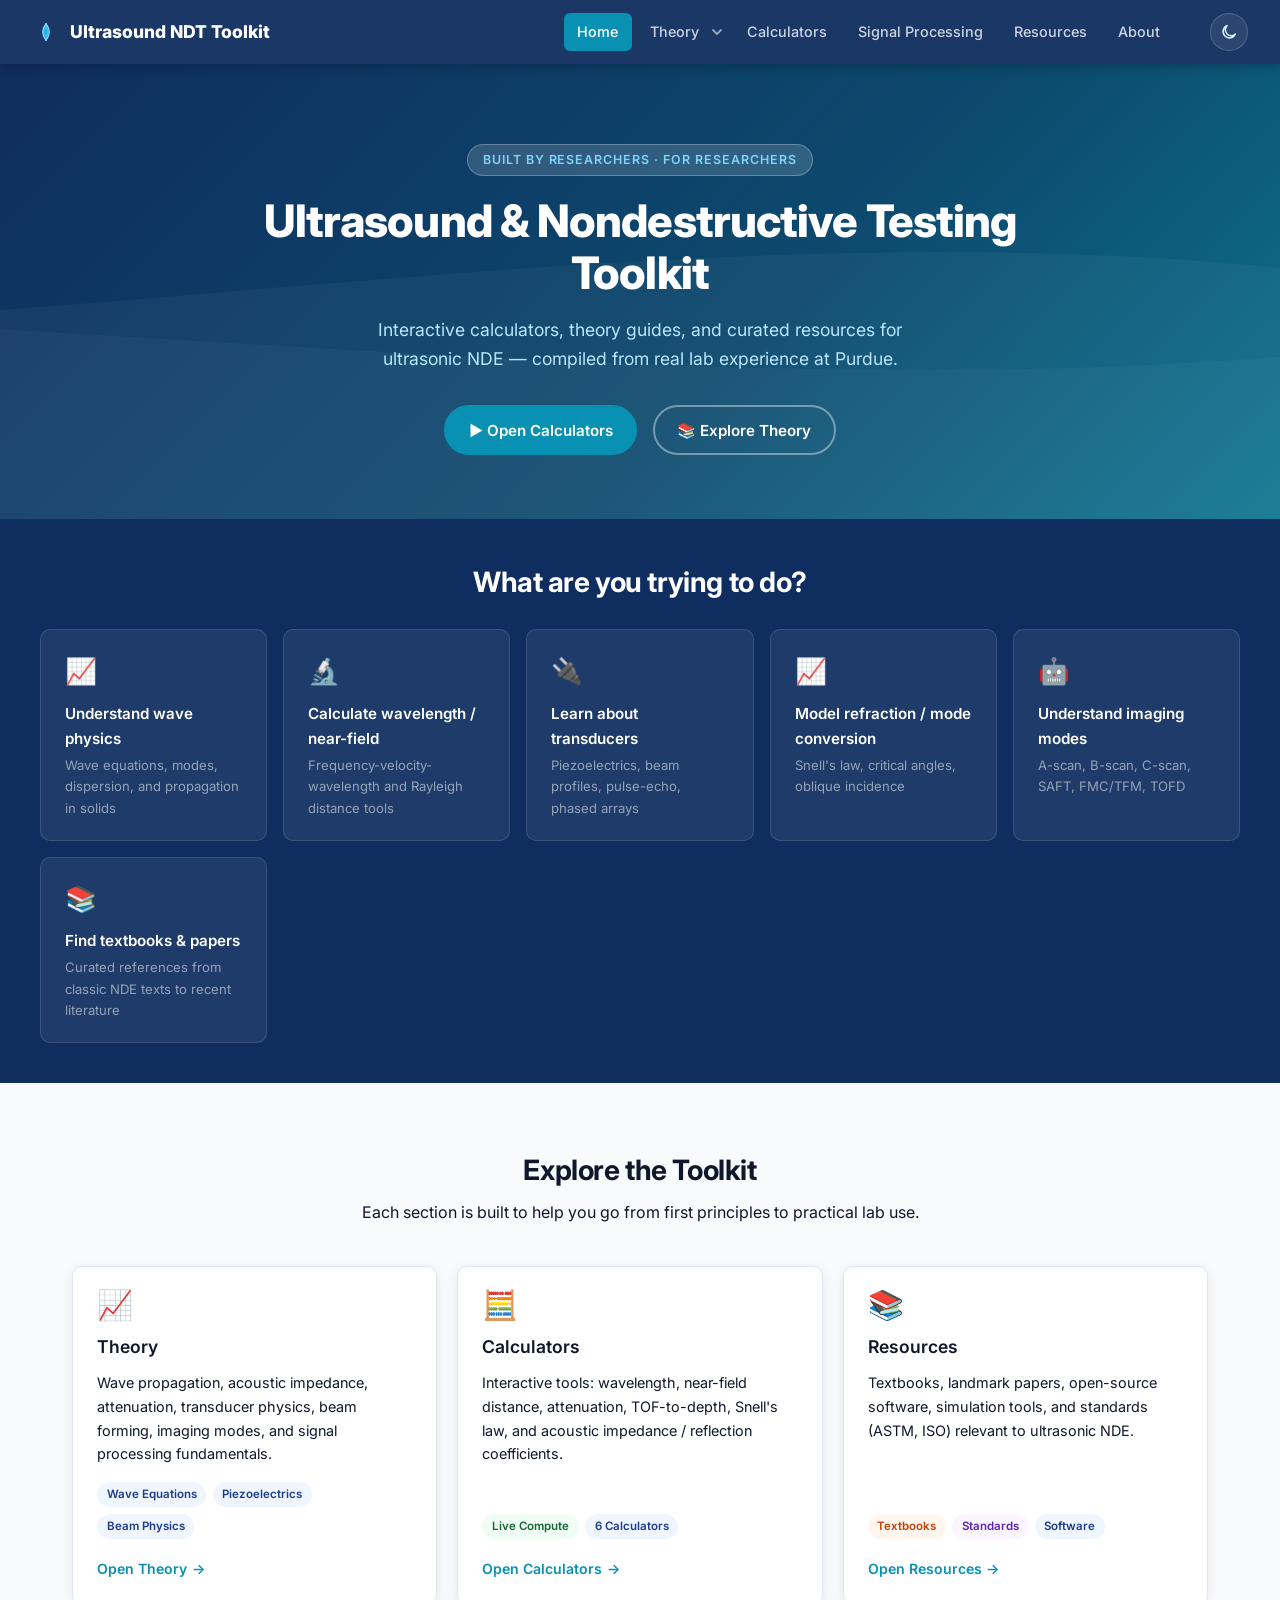
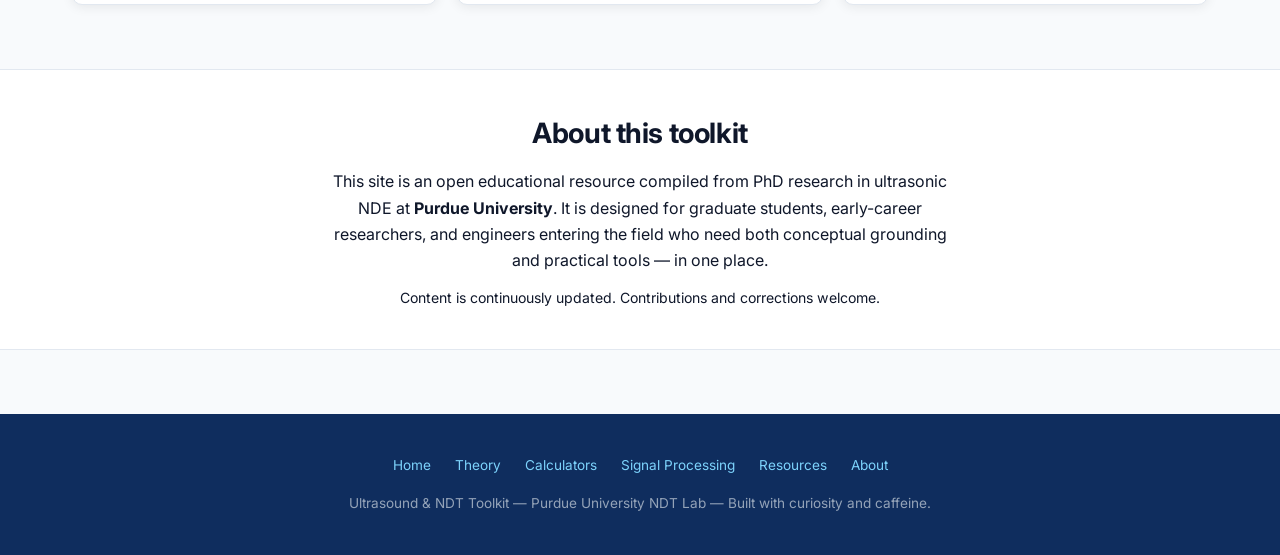
==== commit 79dafad5: "Simplify nav brand text, fix Theory tab alignment, richer nav color - Brand text (top-left, all 7 pa" ====
--- a/index.html
+++ b/index.html
@@ -22,8 +22,7 @@
       <path d="M14 6 Q8 14 14 22" stroke="#7dd3fc" stroke-width="1.8" fill="none" stroke-linecap="round"/>
       <path d="M14 9 Q10 14 14 19" stroke="#38bdf8" stroke-width="1.8" fill="none" stroke-linecap="round"/>
     </svg>
-    US &amp; NDT Toolkit
-    <span class="sub">Purdue NDT Lab</span>
+    Ultrasound NDT Toolkit
   </a>
   <ul class="nav-links">
     <li><a href="index.html" class="active">Home</a></li>
--- a/assets/css/style.css
+++ b/assets/css/style.css
@@ -21,8 +21,18 @@
   --shadow:       0 2px 12px rgba(0,0,0,.08);
   --shadow-hover: 0 8px 28px rgba(14,65,163,.15);
   --nav-h:        64px;
-  --font:         'Inter', system-ui, -apple-system, sans-serif;
+  --font:         -apple-system, BlinkMacSystemFont, 'SF Pro Display', 'SF Pro Text', 'Inter', system-ui, sans-serif;
   --font-mono:    'JetBrains Mono', 'Fira Code', 'Courier New', monospace;
+
+  /* Apple-style motion: a symmetric ease-in/ease-out, not the browser
+     default `ease`. Used for hover/theme transitions site-wide. */
+  --ease: cubic-bezier(.4, 0, .6, 1);
+
+  /* RGB triplets (no #) so translucent/frosted-glass surfaces can use
+     rgba(var(--x-rgb), alpha) — a plain hex custom property can't be
+     split into components for that. */
+  --bg-card-rgb:    255, 255, 255;
+  --brand-navy-rgb: 15, 45, 94;
 
   /* Surfaces that intentionally stay light in both themes — canvases, SVG
      diagrams, and KaTeX equations draw fixed-color content that assumes a
@@ -49,13 +59,14 @@
      to a lighter blue on dark cards so it doesn't go dark-on-dark. */
   --heading-accent: var(--brand-navy);
 
-  --transition-theme: background-color .25s ease, border-color .25s ease, color .25s ease, box-shadow .25s ease;
+  --transition-theme: background-color .25s var(--ease), border-color .25s var(--ease), color .25s var(--ease), box-shadow .25s var(--ease);
 }
 
 :root[data-theme="dark"] {
   color-scheme: dark;
   --bg:           #0a1120;
   --bg-card:      #131d31;
+  --bg-card-rgb:  19, 29, 49;
   --text:         #e7edf6;
   --text-muted:   #94a3b8;
   --text-soft:    #b6c2d4;
@@ -116,10 +127,10 @@
 ul { list-style: none; }
 
 /* --- Typography --- */
-h1 { font-size: clamp(1.9rem, 4vw, 2.8rem); font-weight: 800; line-height: 1.15; }
-h2 { font-size: clamp(1.3rem, 2.5vw, 1.75rem); font-weight: 700; }
+h1 { font-size: clamp(1.9rem, 4vw, 2.8rem); font-weight: 800; line-height: 1.15; letter-spacing: -.02em; }
+h2 { font-size: clamp(1.3rem, 2.5vw, 1.75rem); font-weight: 700; letter-spacing: -.015em; }
 h3 { font-size: 1.1rem; font-weight: 600; }
-p  { color: var(--text-muted); }
+p  { color: var(--text); }
 
 /* ============================================================
    NAVBAR
@@ -129,13 +140,27 @@
   top: 0;
   z-index: 100;
   height: var(--nav-h);
-  background: var(--brand-navy);
   display: flex;
   align-items: center;
   padding: 0 2rem;
   gap: 2rem;
   box-shadow: 0 2px 10px rgba(0,0,0,.25);
-  transition: box-shadow .2s ease;
+  transition: box-shadow .2s var(--ease);
+}
+/* Tinted frosted glass on a pseudo-element layer, not on `.nav` itself —
+   keeps the navy brand color but lets scrolled content show through,
+   softened and saturated, instead of a flat fill. `backdrop-filter`
+   directly on `.nav` would create a new containing block for its
+   `position: fixed` mega-menu dropdown (.theory-dropdown), breaking its
+   viewport-relative positioning; the pseudo-element avoids that. */
+.nav::before {
+  content: '';
+  position: absolute;
+  inset: 0;
+  z-index: -1;
+  background: rgba(var(--brand-navy-rgb), .95);
+  backdrop-filter: saturate(1.8) blur(20px);
+  -webkit-backdrop-filter: saturate(1.8) blur(20px);
 }
 .nav.scrolled { box-shadow: 0 4px 20px rgba(0,0,0,.35); }
 
@@ -149,13 +174,19 @@
   white-space: nowrap;
 }
 .nav-brand svg { width: 28px; height: 28px; flex-shrink: 0; }
-.nav-brand span.sub { font-weight: 400; font-size: .8rem; color: #93c5fd; margin-left: .2rem; }
 
 .nav-links {
   display: flex;
+  align-items: center;
   gap: .25rem;
   margin-left: auto;
 }
+/* Every item is its own flex row so the link text centers consistently
+   whether the <li> holds a plain <a> or (Theory) an <a> plus a chevron
+   button — without this, the chevron's fixed height inflates only the
+   Theory <li>'s line box, leaving its link text sitting visibly lower
+   than its siblings. */
+.nav-links li { display: flex; align-items: center; }
 .nav-links a {
   color: #cbd5e1;
   padding: .45rem .85rem;
@@ -201,10 +232,10 @@
      dropdown really renders. Falls back to 50% before JS runs, while
      it's still invisible/inert. */
   left: var(--dd-left, 50%);
-  width: min(940px, calc(100vw - 2rem));
+  width: min(1080px, calc(100vw - 2rem));
   padding: 1rem;
   display: grid;
-  grid-template-columns: repeat(4, minmax(0, 1fr));
+  grid-template-columns: repeat(5, minmax(0, 1fr));
   gap: .7rem;
   background: var(--bg-card);
   border: 1px solid var(--border);
@@ -271,7 +302,7 @@
   color: #e0f2fe;
   cursor: pointer;
   flex-shrink: 0;
-  transition: background .15s, border-color .15s, transform .15s;
+  transition: background .15s var(--ease), border-color .15s var(--ease), transform .15s var(--ease);
 }
 .theme-toggle:hover { background: rgba(255,255,255,.16); border-color: rgba(255,255,255,.3); }
 .theme-toggle:active { transform: scale(.92); }
@@ -344,11 +375,11 @@
   align-items: center;
   gap: .5rem;
   padding: .65rem 1.4rem;
-  border-radius: 8px;
+  border-radius: 999px;
   font-size: .95rem;
   font-weight: 600;
   cursor: pointer;
-  transition: all .18s;
+  transition: all .18s var(--ease);
   border: 2px solid transparent;
   text-decoration: none !important;
 }
@@ -458,7 +489,7 @@
   border-radius: var(--radius);
   padding: 1.25rem 1.5rem;
   cursor: pointer;
-  transition: background .15s;
+  transition: background .15s var(--ease);
   text-decoration: none !important;
   display: block;
 }
@@ -565,7 +596,7 @@
 .theory-section { margin-bottom: 3rem; }
 .theory-section h2 { border-bottom: 2px solid var(--border); padding-bottom: .5rem; margin-bottom: 1rem; }
 .theory-section h3 { margin: 1.25rem 0 .5rem; color: var(--heading-accent); }
-.theory-section p, .theory-section li { color: var(--text-muted); font-size: .95rem; }
+.theory-section p, .theory-section li { color: var(--text); font-size: .95rem; }
 .theory-section ul { margin-left: 1.25rem; list-style: disc; }
 .theory-section ul li { margin-bottom: .3rem; }
 .eq-box {
@@ -589,7 +620,7 @@
   padding: .9rem 1.25rem;
   margin: 1rem 0;
   font-size: .9rem;
-  color: var(--text-muted);
+  color: var(--text);
   transition: var(--transition-theme);
 }
 .callout strong { color: var(--pastel-blue-text); }
@@ -629,6 +660,7 @@
   text-align: center;
   font-size: .85rem;
 }
+.footer p { color: #94a3b8; }
 .footer a { color: #7dd3fc; }
 .footer .footer-links {
   display: flex;
@@ -683,7 +715,6 @@
    ============================================================ */
 @media (max-width: 768px) {
   .nav { padding: 0 1rem; gap: .5rem; }
-  .nav-brand .sub { display: none; }
   .theme-toggle { width: 34px; height: 34px; margin-left: 0; }
   .theme-toggle svg { width: 16px; height: 16px; }
   .nav-links { display: none; }
